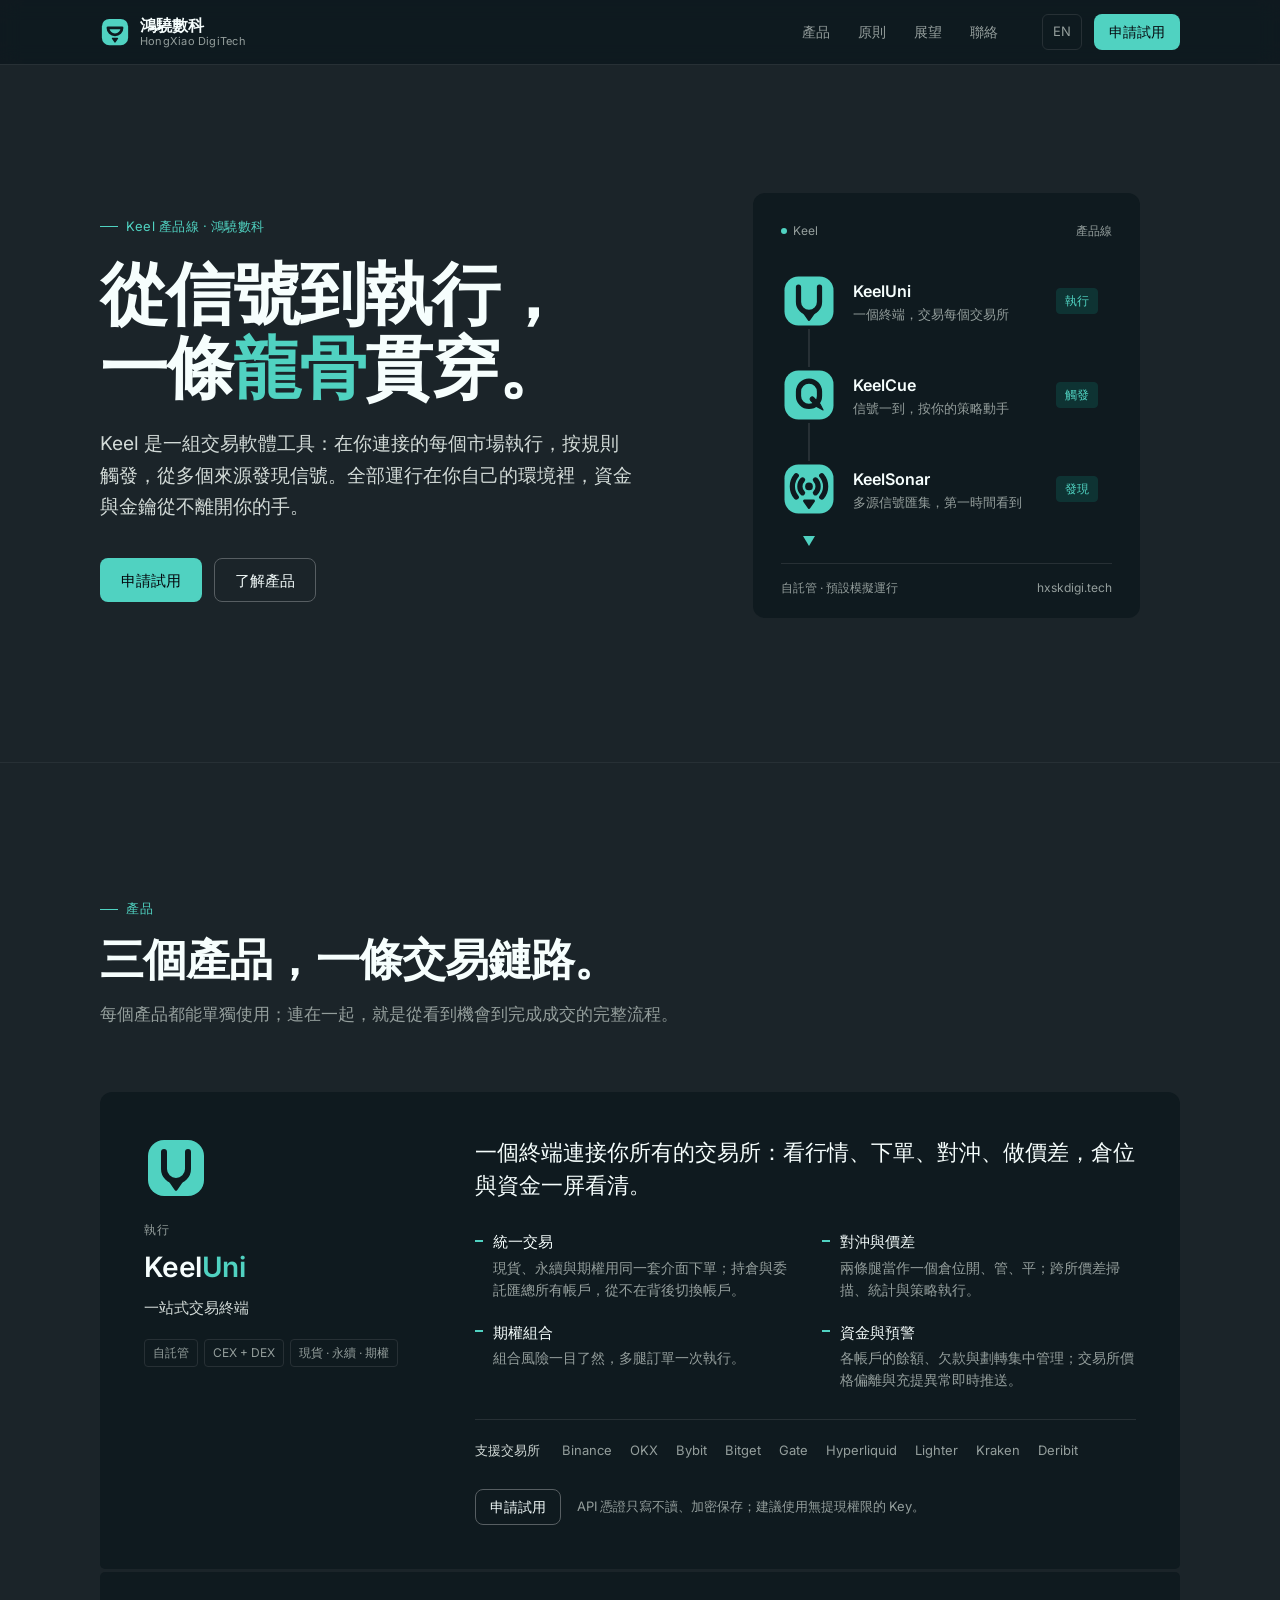
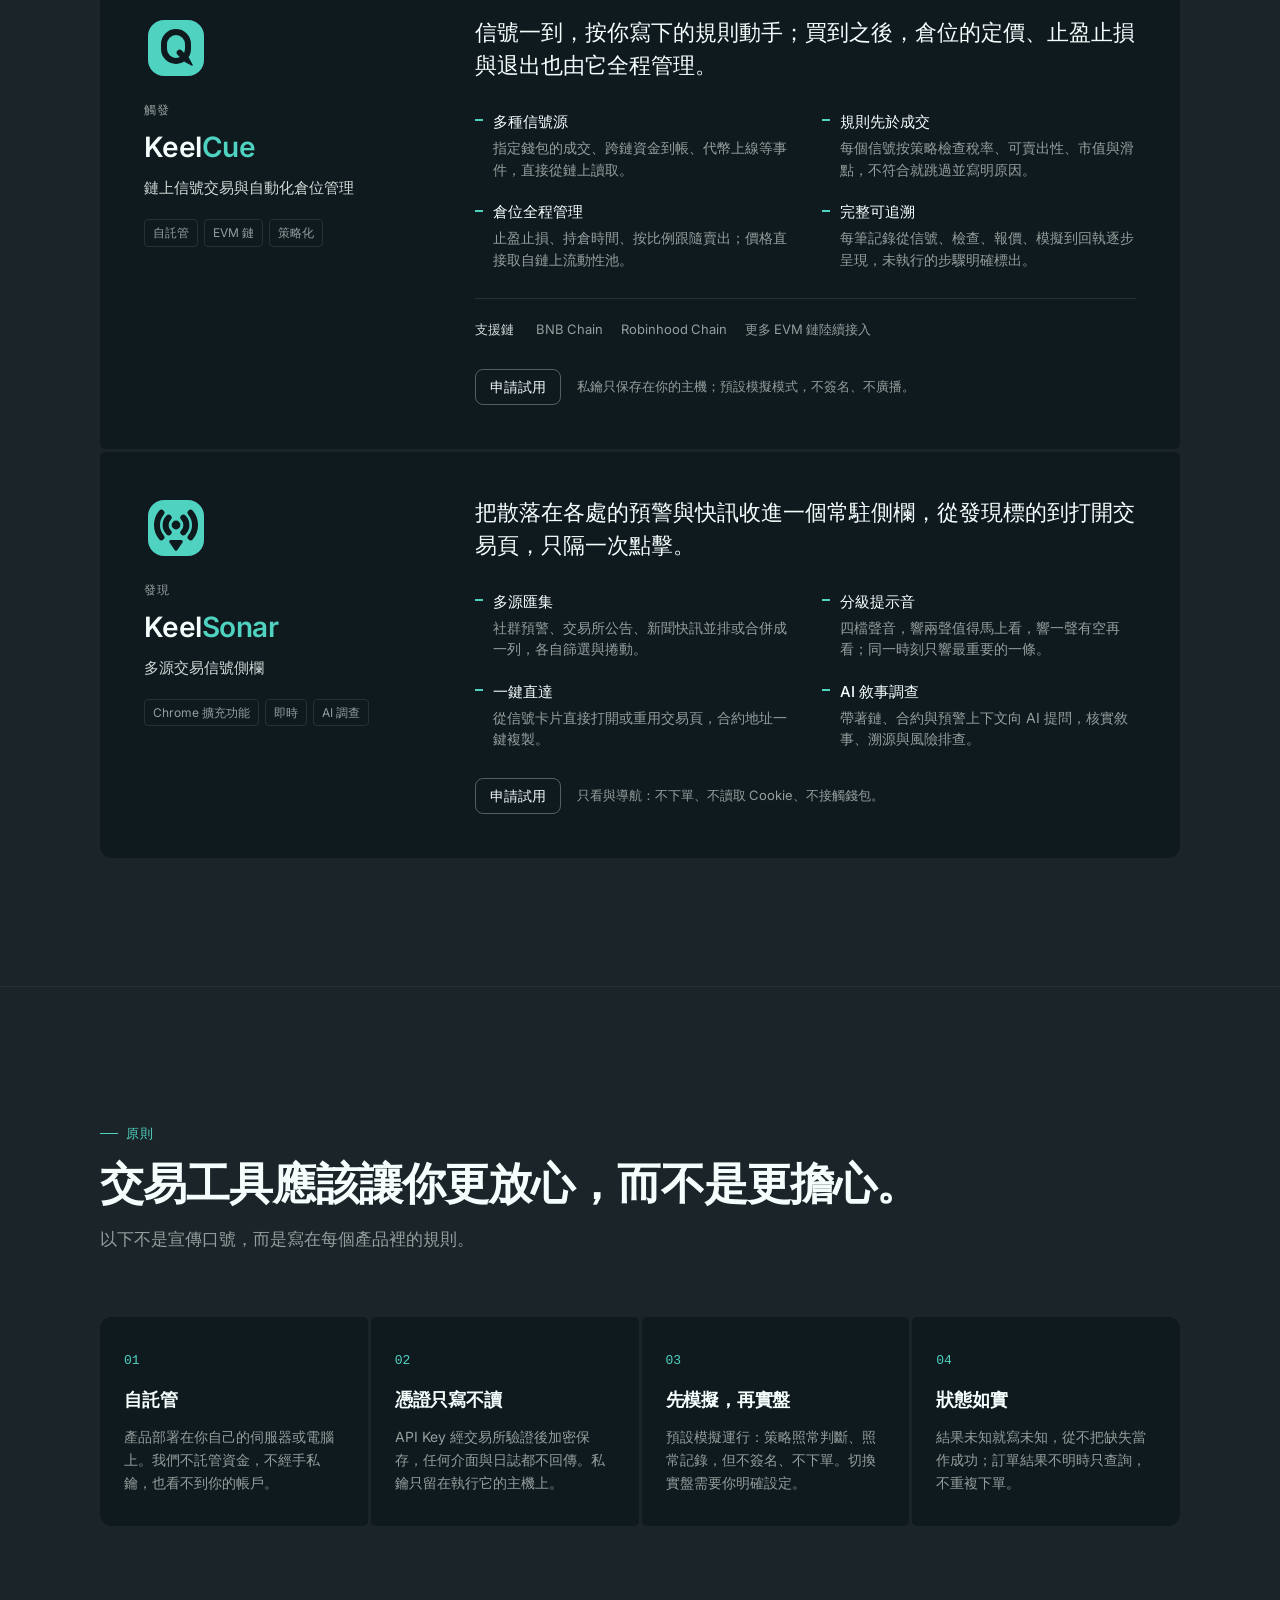
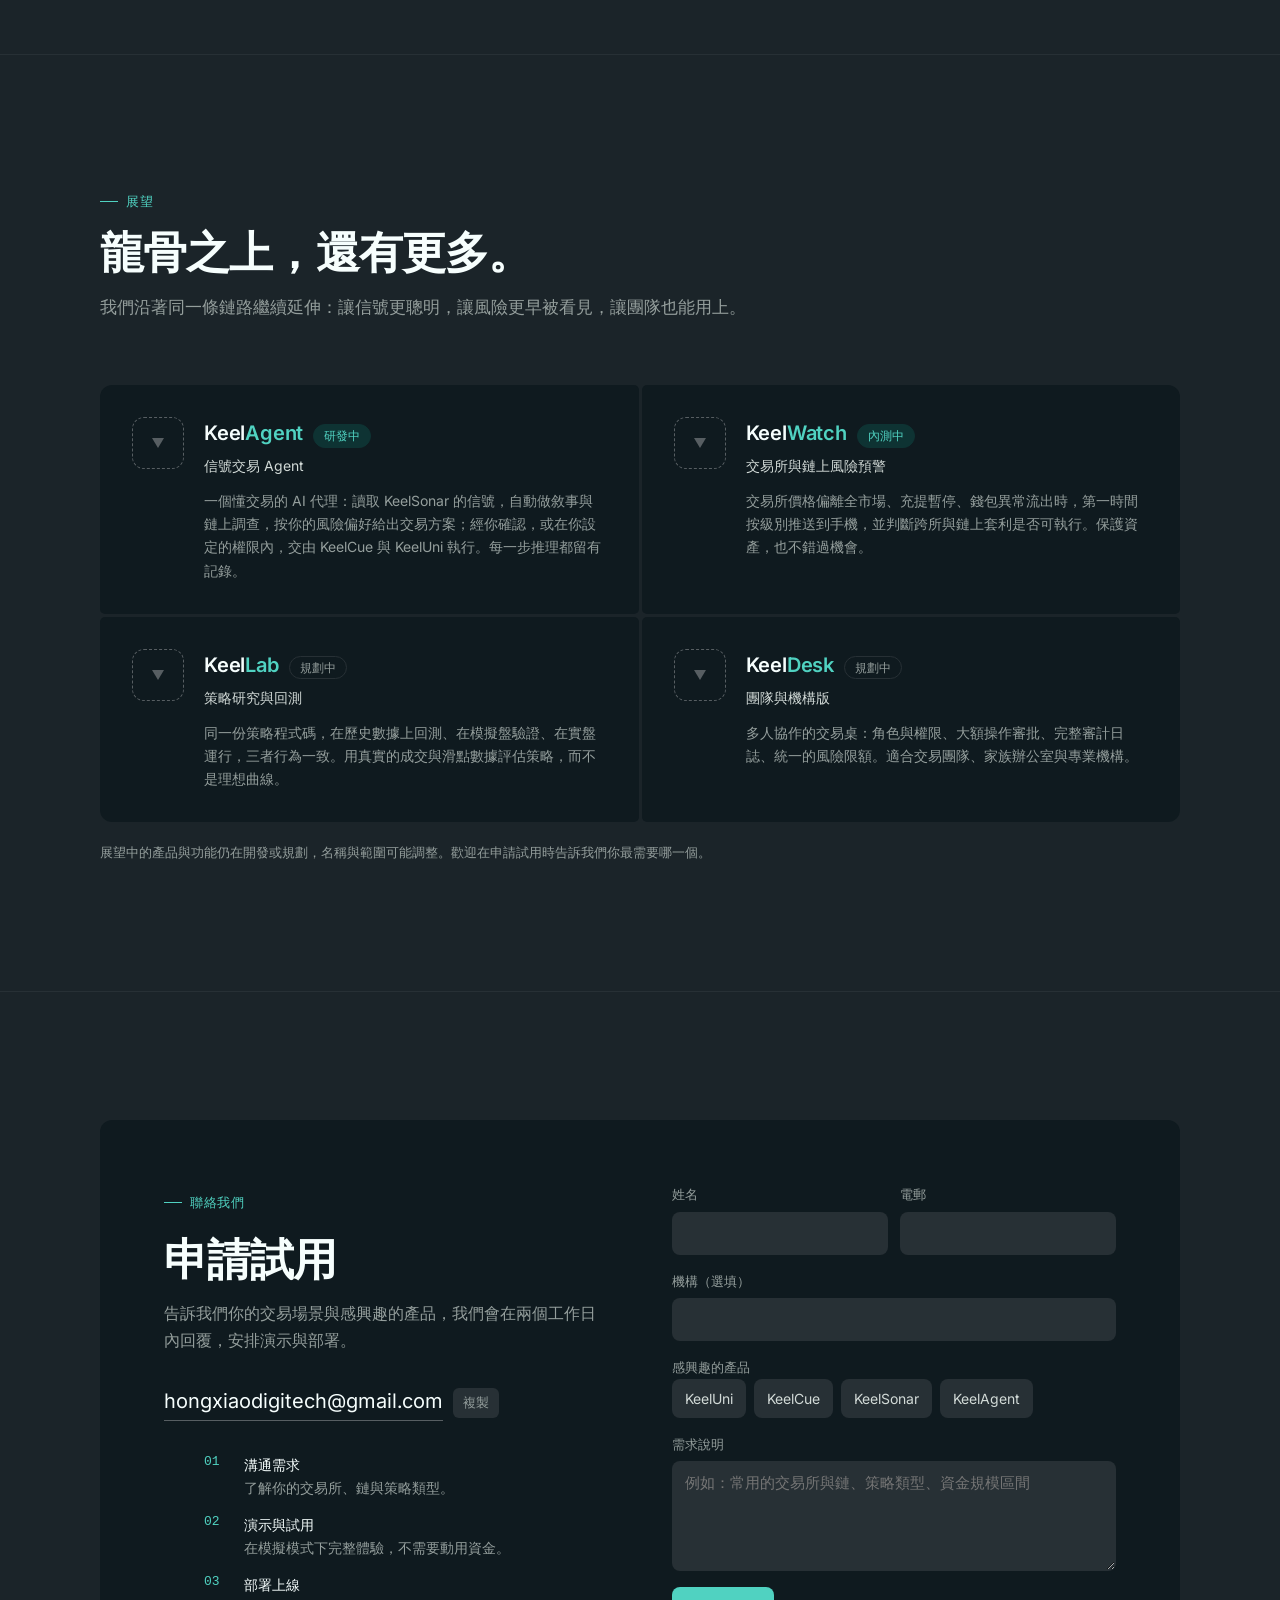
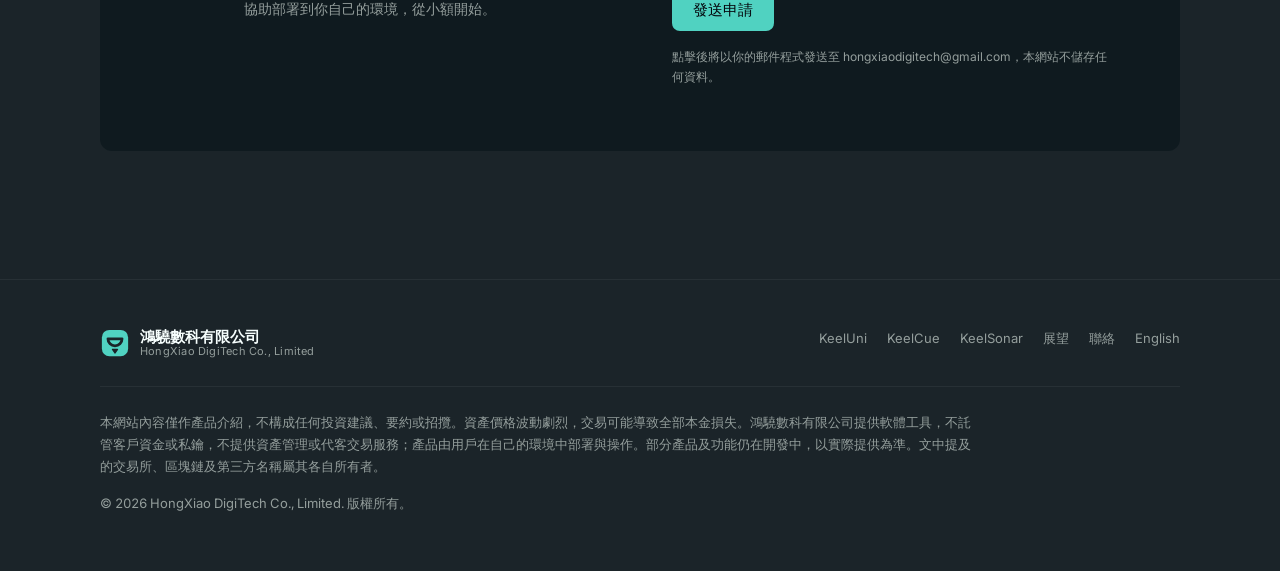
==== index.html @ d2af6da8 "hxskdigi.tech: the company site, 繁體中文 and English, for Cloudflare Pages A single-page landing for 鴻驍" ====
<!doctype html>
<html lang="zh-Hant-HK">
<head>
<meta charset="utf-8">
<meta name="viewport" content="width=device-width, initial-scale=1">
<title>鴻驍數科 · Keel｜從信號到執行的交易基礎設施</title>
<meta name="description" content="鴻驍數科有限公司（HongXiao DigiTech）打造 Keel 產品線：KeelUni 多交易所一站式交易終端、KeelCue 鏈上信號交易、KeelSonar 發現信號。自託管，資金與金鑰留在你自己的環境。">
<link rel="canonical" href="https://hxskdigi.tech/">
<link rel="alternate" hreflang="zh-Hant" href="https://hxskdigi.tech/">
<link rel="alternate" hreflang="en" href="https://hxskdigi.tech/en/">
<link rel="alternate" hreflang="x-default" href="https://hxskdigi.tech/en/">
<meta name="theme-color" content="#0f1a1f">
<meta property="og:type" content="website">
<meta property="og:site_name" content="HongXiao DigiTech · Keel">
<meta property="og:title" content="鴻驍數科 · Keel｜從信號到執行的交易基礎設施">
<meta property="og:description" content="KeelUni 執行、KeelCue 觸發、KeelSonar 發現。自託管的交易軟體工具。">
<meta property="og:url" content="https://hxskdigi.tech/">
<meta property="og:image" content="https://hxskdigi.tech/logo/keel-256.png">
<link rel="icon" href="/logo/keel.svg" type="image/svg+xml">
<link rel="apple-touch-icon" href="/logo/keel-256.png">
<link rel="preload" href="/assets/fonts/inter-latin-wght-normal.woff2" as="font" type="font/woff2" crossorigin>
<link rel="stylesheet" href="/assets/site.css">
</head>
<body>
<a class="skip" href="#main">跳至主要內容</a>

<header class="site-header">
  <div class="wrap">
    <a class="brand" href="/" aria-label="鴻驍數科 首頁">
      <img src="/logo/keel.svg" alt="" width="30" height="30">
      <span class="brand-name">鴻驍數科<small>HongXiao DigiTech</small></span>
    </a>
    <nav class="nav" aria-label="主導航">
      <a href="#products">產品</a>
      <a href="#principles">原則</a>
      <a href="#roadmap">展望</a>
      <a href="#contact">聯絡</a>
    </nav>
    <div class="header-actions">
      <a class="lang" href="/en/" hreflang="en" lang="en">EN</a>
      <a class="btn btn-primary btn-sm" href="#contact">申請試用</a>
    </div>
    <button class="menu-btn" type="button" aria-label="選單" aria-expanded="false">
      <svg width="18" height="14" viewBox="0 0 18 14" fill="none" stroke="currentColor" stroke-width="1.6"><path d="M1 1h16M1 7h16M1 13h16"/></svg>
    </button>
  </div>
</header>

<main id="main">

<section class="hero">
  <div class="wrap">
    <div>
      <p class="eyebrow">Keel 產品線 · 鴻驍數科</p>
      <h1>從信號到執行，<br>一條<em>龍骨</em>貫穿。</h1>
      <p class="lede">Keel 是一組交易軟體工具：在你連接的每個市場執行，按規則觸發，從多個來源發現信號。全部運行在你自己的環境裡，資金與金鑰從不離開你的手。</p>
      <div class="ctas">
        <a class="btn btn-primary" href="#contact">申請試用</a>
        <a class="btn btn-ghost" href="#products">了解產品</a>
      </div>
    </div>

    <figure class="flow" aria-label="Keel 產品線：KeelUni、KeelCue、KeelSonar">
      <div class="flow-head"><span class="live">Keel</span><span>產品線</span></div>
      <div class="flow-steps">
        <div class="flow-step">
          <img src="/logo/keeluni.svg" alt="" width="56" height="56">
          <div><div class="t">KeelUni</div><div class="d">一個終端，交易每個交易所</div></div>
          <span class="k">執行</span>
        </div>
        <div class="flow-step">
          <img src="/logo/keelcue.svg" alt="" width="56" height="56">
          <div><div class="t">KeelCue</div><div class="d">信號一到，按你的策略動手</div></div>
          <span class="k">觸發</span>
        </div>
        <div class="flow-step">
          <img src="/logo/keelsonar.svg" alt="" width="56" height="56">
          <div><div class="t">KeelSonar</div><div class="d">多源信號匯集，第一時間看到</div></div>
          <span class="k">發現</span>
        </div>
      </div>
      <div class="flow-keel" aria-hidden="true"><svg viewBox="0 0 14 12"><path d="M1 1h12L7 11z" fill="#50d2c1"/></svg></div>
      <figcaption class="flow-foot"><span>自託管 · 預設模擬運行</span><span>hxskdigi.tech</span></figcaption>
    </figure>
  </div>
</section>

<section class="block" id="products">
  <div class="wrap">
    <div class="section-head">
      <p class="eyebrow">產品</p>
      <h2>三個產品，一條交易鏈路。</h2>
      <p>每個產品都能單獨使用；連在一起，就是從看到機會到完成成交的完整流程。</p>
    </div>

    <div class="products">
      <article class="product" id="keeluni">
        <div class="product-id">
          <img src="/logo/keeluni.svg" alt="KeelUni 標誌" width="64" height="64">
          <p class="stage">執行</p>
          <h3>Keel<span>Uni</span></h3>
          <p class="kind">一站式交易終端</p>
          <div class="tags"><span class="tag">自託管</span><span class="tag">CEX + DEX</span><span class="tag">現貨 · 永續 · 期權</span></div>
        </div>
        <div class="product-body">
          <p class="pitch">一個終端連接你所有的交易所：看行情、下單、對沖、做價差，倉位與資金一屏看清。</p>
          <ul class="features">
            <li><b>統一交易</b><span>現貨、永續與期權用同一套介面下單；持倉與委託匯總所有帳戶，從不在背後切換帳戶。</span></li>
            <li><b>對沖與價差</b><span>兩條腿當作一個倉位開、管、平；跨所價差掃描、統計與策略執行。</span></li>
            <li><b>期權組合</b><span>組合風險一目了然，多腿訂單一次執行。</span></li>
            <li><b>資金與預警</b><span>各帳戶的餘額、欠款與劃轉集中管理；交易所價格偏離與充提異常即時推送。</span></li>
          </ul>
          <div class="venues"><strong>支援交易所</strong><span>Binance</span><span>OKX</span><span>Bybit</span><span>Bitget</span><span>Gate</span><span>Hyperliquid</span><span>Lighter</span><span>Kraken</span><span>Deribit</span></div>
          <div class="product-cta">
            <a class="btn btn-ghost btn-sm" href="#contact" data-product="KeelUni">申請試用</a>
            <span class="note">API 憑證只寫不讀、加密保存；建議使用無提現權限的 Key。</span>
          </div>
        </div>
      </article>

      <article class="product" id="keelcue">
        <div class="product-id">
          <img src="/logo/keelcue.svg" alt="KeelCue 標誌" width="64" height="64">
          <p class="stage">觸發</p>
          <h3>Keel<span>Cue</span></h3>
          <p class="kind">鏈上信號交易與自動化倉位管理</p>
          <div class="tags"><span class="tag">自託管</span><span class="tag">EVM 鏈</span><span class="tag">策略化</span></div>
        </div>
        <div class="product-body">
          <p class="pitch">信號一到，按你寫下的規則動手；買到之後，倉位的定價、止盈止損與退出也由它全程管理。</p>
          <ul class="features">
            <li><b>多種信號源</b><span>指定錢包的成交、跨鏈資金到帳、代幣上線等事件，直接從鏈上讀取。</span></li>
            <li><b>規則先於成交</b><span>每個信號按策略檢查稅率、可賣出性、市值與滑點，不符合就跳過並寫明原因。</span></li>
            <li><b>倉位全程管理</b><span>止盈止損、持倉時間、按比例跟隨賣出；價格直接取自鏈上流動性池。</span></li>
            <li><b>完整可追溯</b><span>每筆記錄從信號、檢查、報價、模擬到回執逐步呈現，未執行的步驟明確標出。</span></li>
          </ul>
          <div class="venues"><strong>支援鏈</strong><span>BNB Chain</span><span>Robinhood Chain</span><span>更多 EVM 鏈陸續接入</span></div>
          <div class="product-cta">
            <a class="btn btn-ghost btn-sm" href="#contact" data-product="KeelCue">申請試用</a>
            <span class="note">私鑰只保存在你的主機；預設模擬模式，不簽名、不廣播。</span>
          </div>
        </div>
      </article>

      <article class="product" id="keelsonar">
        <div class="product-id">
          <img src="/logo/keelsonar.svg" alt="KeelSonar 標誌" width="64" height="64">
          <p class="stage">發現</p>
          <h3>Keel<span>Sonar</span></h3>
          <p class="kind">多源交易信號側欄</p>
          <div class="tags"><span class="tag">Chrome 擴充功能</span><span class="tag">即時</span><span class="tag">AI 調查</span></div>
        </div>
        <div class="product-body">
          <p class="pitch">把散落在各處的預警與快訊收進一個常駐側欄，從發現標的到打開交易頁，只隔一次點擊。</p>
          <ul class="features">
            <li><b>多源匯集</b><span>社群預警、交易所公告、新聞快訊並排或合併成一列，各自篩選與捲動。</span></li>
            <li><b>分級提示音</b><span>四檔聲音，響兩聲值得馬上看，響一聲有空再看；同一時刻只響最重要的一條。</span></li>
            <li><b>一鍵直達</b><span>從信號卡片直接打開或重用交易頁，合約地址一鍵複製。</span></li>
            <li><b>AI 敘事調查</b><span>帶著鏈、合約與預警上下文向 AI 提問，核實敘事、溯源與風險排查。</span></li>
          </ul>
          <div class="product-cta">
            <a class="btn btn-ghost btn-sm" href="#contact" data-product="KeelSonar">申請試用</a>
            <span class="note">只看與導航：不下單、不讀取 Cookie、不接觸錢包。</span>
          </div>
        </div>
      </article>
    </div>
  </div>
</section>

<section class="block" id="principles">
  <div class="wrap">
    <div class="section-head">
      <p class="eyebrow">原則</p>
      <h2>交易工具應該讓你更放心，而不是更擔心。</h2>
      <p>以下不是宣傳口號，而是寫在每個產品裡的規則。</p>
    </div>
    <div class="principles">
      <div class="principle">
        <span class="n">01</span>
        <h3>自託管</h3>
        <p>產品部署在你自己的伺服器或電腦上。我們不託管資金，不經手私鑰，也看不到你的帳戶。</p>
      </div>
      <div class="principle">
        <span class="n">02</span>
        <h3>憑證只寫不讀</h3>
        <p>API Key 經交易所驗證後加密保存，任何介面與日誌都不回傳。私鑰只留在執行它的主機上。</p>
      </div>
      <div class="principle">
        <span class="n">03</span>
        <h3>先模擬，再實盤</h3>
        <p>預設模擬運行：策略照常判斷、照常記錄，但不簽名、不下單。切換實盤需要你明確設定。</p>
      </div>
      <div class="principle">
        <span class="n">04</span>
        <h3>狀態如實</h3>
        <p>結果未知就寫未知，從不把缺失當作成功；訂單結果不明時只查詢，不重複下單。</p>
      </div>
    </div>
  </div>
</section>

<section class="block" id="roadmap">
  <div class="wrap">
    <div class="section-head">
      <p class="eyebrow">展望</p>
      <h2>龍骨之上，還有更多。</h2>
      <p>我們沿著同一條鏈路繼續延伸：讓信號更聰明，讓風險更早被看見，讓團隊也能用上。</p>
    </div>
    <div class="roadmap">
      <article class="future">
        <div class="ghost" aria-hidden="true"><svg viewBox="0 0 14 12"><path d="M1 1h12L7 11z" fill="#575e62"/></svg></div>
        <div>
          <div class="row"><h3>Keel<span>Agent</span></h3><span class="status on">研發中</span></div>
          <p class="kind">信號交易 Agent</p>
          <p>一個懂交易的 AI 代理：讀取 KeelSonar 的信號，自動做敘事與鏈上調查，按你的風險偏好給出交易方案；經你確認，或在你設定的權限內，交由 KeelCue 與 KeelUni 執行。每一步推理都留有記錄。</p>
        </div>
      </article>
      <article class="future">
        <div class="ghost" aria-hidden="true"><svg viewBox="0 0 14 12"><path d="M1 1h12L7 11z" fill="#575e62"/></svg></div>
        <div>
          <div class="row"><h3>Keel<span>Watch</span></h3><span class="status on">內測中</span></div>
          <p class="kind">交易所與鏈上風險預警</p>
          <p>交易所價格偏離全市場、充提暫停、錢包異常流出時，第一時間按級別推送到手機，並判斷跨所與鏈上套利是否可執行。保護資產，也不錯過機會。</p>
        </div>
      </article>
      <article class="future">
        <div class="ghost" aria-hidden="true"><svg viewBox="0 0 14 12"><path d="M1 1h12L7 11z" fill="#575e62"/></svg></div>
        <div>
          <div class="row"><h3>Keel<span>Lab</span></h3><span class="status">規劃中</span></div>
          <p class="kind">策略研究與回測</p>
          <p>同一份策略程式碼，在歷史數據上回測、在模擬盤驗證、在實盤運行，三者行為一致。用真實的成交與滑點數據評估策略，而不是理想曲線。</p>
        </div>
      </article>
      <article class="future">
        <div class="ghost" aria-hidden="true"><svg viewBox="0 0 14 12"><path d="M1 1h12L7 11z" fill="#575e62"/></svg></div>
        <div>
          <div class="row"><h3>Keel<span>Desk</span></h3><span class="status">規劃中</span></div>
          <p class="kind">團隊與機構版</p>
          <p>多人協作的交易桌：角色與權限、大額操作審批、完整審計日誌、統一的風險限額。適合交易團隊、家族辦公室與專業機構。</p>
        </div>
      </article>
    </div>
    <p class="roadmap-note">展望中的產品與功能仍在開發或規劃，名稱與範圍可能調整。歡迎在申請試用時告訴我們你最需要哪一個。</p>
  </div>
</section>

<section class="block" id="contact">
  <div class="wrap">
    <div class="contact">
      <div>
        <p class="eyebrow">聯絡我們</p>
        <h2>申請試用</h2>
        <p class="intro">告訴我們你的交易場景與感興趣的產品，我們會在兩個工作日內回覆，安排演示與部署。</p>
        <div class="mailbox">
          <a class="addr" href="mailto:hongxiaodigitech@gmail.com">hongxiaodigitech@gmail.com</a>
          <button class="copy" type="button" data-copy>複製</button>
        </div>
        <ol class="steps">
          <li><span class="i">01</span><div><b>溝通需求</b>了解你的交易所、鏈與策略類型。</div></li>
          <li><span class="i">02</span><div><b>演示與試用</b>在模擬模式下完整體驗，不需要動用資金。</div></li>
          <li><span class="i">03</span><div><b>部署上線</b>協助部署到你自己的環境，從小額開始。</div></li>
        </ol>
      </div>

      <form class="form" novalidate>
        <div class="field-row">
          <div class="field"><label for="f-name">姓名</label><input id="f-name" name="name" autocomplete="name"></div>
          <div class="field"><label for="f-email">電郵</label><input id="f-email" name="email" type="email" autocomplete="email"></div>
        </div>
        <div class="field"><label for="f-org">機構（選填）</label><input id="f-org" name="org" autocomplete="organization"></div>
        <fieldset class="field">
          <legend>感興趣的產品</legend>
          <div class="chips">
            <label class="chip"><input type="checkbox" name="product" value="KeelUni"><span>KeelUni</span></label>
            <label class="chip"><input type="checkbox" name="product" value="KeelCue"><span>KeelCue</span></label>
            <label class="chip"><input type="checkbox" name="product" value="KeelSonar"><span>KeelSonar</span></label>
            <label class="chip"><input type="checkbox" name="product" value="KeelAgent"><span>KeelAgent</span></label>
          </div>
        </fieldset>
        <div class="field"><label for="f-msg">需求說明</label><textarea id="f-msg" name="message" placeholder="例如：常用的交易所與鏈、策略類型、資金規模區間"></textarea></div>
        <div><button class="btn btn-primary" type="submit">發送申請</button></div>
        <p class="hint">點擊後將以你的郵件程式發送至 hongxiaodigitech@gmail.com，本網站不儲存任何資料。</p>
      </form>
    </div>
  </div>
</section>

</main>

<footer class="site-footer">
  <div class="wrap">
    <div class="top">
      <a class="brand" href="/">
        <img src="/logo/keel.svg" alt="" width="30" height="30">
        <span class="brand-name">鴻驍數科有限公司<small>HongXiao DigiTech Co., Limited</small></span>
      </a>
      <nav aria-label="頁尾導航">
        <a href="#keeluni">KeelUni</a>
        <a href="#keelcue">KeelCue</a>
        <a href="#keelsonar">KeelSonar</a>
        <a href="#roadmap">展望</a>
        <a href="mailto:hongxiaodigitech@gmail.com">聯絡</a>
        <a href="/en/" hreflang="en" lang="en">English</a>
      </nav>
    </div>
    <p class="disclaimer">本網站內容僅作產品介紹，不構成任何投資建議、要約或招攬。資產價格波動劇烈，交易可能導致全部本金損失。鴻驍數科有限公司提供軟體工具，不託管客戶資金或私鑰，不提供資產管理或代客交易服務；產品由用戶在自己的環境中部署與操作。部分產品及功能仍在開發中，以實際提供為準。文中提及的交易所、區塊鏈及第三方名稱屬其各自所有者。</p>
    <p class="copyright">© 2026 HongXiao DigiTech Co., Limited. 版權所有。</p>
  </div>
</footer>

<script src="/assets/site.js" defer></script>
</body>
</html>
---- assets/site.css ----
/* HongXiao DigiTech · Keel — brand site
   Tokens are the Keel family's (KeelUni / KeelCue DESIGN.md). Colour carries meaning:
   teal = action / the product line; everything else is grey on near-black teal.
   No gradients, shadows or illustrations. */

@font-face {
  font-family: "Inter Variable";
  font-style: normal;
  font-display: swap;
  font-weight: 100 900;
  src: url("fonts/inter-latin-wght-normal.woff2") format("woff2-variations");
  unicode-range: U+0000-00FF, U+0131, U+0152-0153, U+02BB-02BC, U+02C6, U+02DA, U+02DC, U+0304, U+0308, U+0329, U+2000-206F, U+20AC, U+2122, U+2191, U+2193, U+2212, U+2215, U+FEFF, U+FFFD;
}
@font-face {
  font-family: "Inter Variable";
  font-style: normal;
  font-display: swap;
  font-weight: 100 900;
  src: url("fonts/inter-latin-ext-wght-normal.woff2") format("woff2-variations");
  unicode-range: U+0100-02BA, U+02BD-02C5, U+02C7-02CC, U+02CE-02D7, U+02DD-02FF, U+0304, U+0308, U+0329, U+1D00-1DBF, U+1E00-1E9F, U+1EF2-1EFF, U+2020, U+20A0-20AB, U+20AD-20C0, U+2113, U+2C60-2C7F, U+A720-A7FF;
}

:root {
  --bg: #1b2429;
  --surface: #0f1a1f;
  --surface-raised: #273035;
  --border: #273035;
  --border-strong: #575e62;
  --text: #f6fefd;
  --text-secondary: #d2dad7;
  --text-muted: #949e9c;
  --accent: #50d2c1;
  --accent-hover: #97fce4;
  --accent-text: #04060c;
  --accent-soft: #0e3333;

  --font: "Inter Variable", "PingFang TC", "PingFang HK", "Noto Sans TC", "Microsoft JhengHei", system-ui, -apple-system, "Segoe UI", Roboto, sans-serif;
  --mono: ui-monospace, SFMono-Regular, Menlo, Consolas, monospace;

  --max: 1160px;
  --gutter: clamp(20px, 4vw, 40px);
  --section: clamp(72px, 10vw, 128px);
}

*, *::before, *::after { box-sizing: border-box; }
html { scroll-behavior: smooth; -webkit-text-size-adjust: 100%; }
body {
  margin: 0;
  background: var(--bg);
  color: var(--text-secondary);
  font-family: var(--font);
  font-size: 16px;
  line-height: 1.65;
  font-feature-settings: "tnum";
  -webkit-font-smoothing: antialiased;
}
img, svg { display: block; max-width: 100%; }
a { color: var(--accent); text-decoration: none; }
a:hover { color: var(--accent-hover); }
:focus-visible { outline: 2px solid var(--accent); outline-offset: 3px; border-radius: 4px; }
h1, h2, h3, h4 { color: var(--text); margin: 0; font-weight: 600; letter-spacing: -0.01em; text-wrap: balance; }
.pitch, .lede, .section-head p { text-wrap: pretty; }
p { margin: 0; }
ul { margin: 0; padding: 0; list-style: none; }

.wrap { max-width: var(--max); margin: 0 auto; padding: 0 var(--gutter); }
.skip { position: absolute; left: -9999px; }
.skip:focus { left: 16px; top: 16px; z-index: 100; background: var(--surface); padding: 8px 12px; }

/* ---------- buttons ---------- */
.btn {
  display: inline-flex; align-items: center; justify-content: center; gap: 8px;
  height: 44px; padding: 0 20px; border-radius: 8px;
  font: 500 15px/1 var(--font); cursor: pointer; border: 1px solid transparent;
  transition: background-color .15s, color .15s, border-color .15s;
  white-space: nowrap;
}
.btn-primary { background: var(--accent); color: var(--accent-text); }
.btn-primary:hover { background: var(--accent-hover); color: var(--accent-text); }
.btn-ghost { border-color: var(--border-strong); color: var(--text); background: transparent; }
.btn-ghost:hover { border-color: var(--accent); color: var(--accent); }
.btn-sm { height: 36px; padding: 0 14px; font-size: 14px; }

/* ---------- header ---------- */
.site-header {
  position: sticky; top: 0; z-index: 50;
  background: rgba(15, 26, 31, 0.92);
  backdrop-filter: saturate(140%) blur(10px);
  -webkit-backdrop-filter: saturate(140%) blur(10px);
  border-bottom: 1px solid var(--border);
}
.site-header .wrap { display: flex; align-items: center; height: 64px; gap: 32px; }
.brand { display: flex; align-items: center; gap: 10px; color: var(--text); }
.brand:hover { color: var(--text); }
.brand img { width: 30px; height: 30px; }
.brand-name { font-weight: 600; font-size: 16px; line-height: 1.15; }
.brand-name small { display: block; font-weight: 400; font-size: 11px; color: var(--text-muted); letter-spacing: .02em; }
.nav { display: flex; gap: 4px; margin-left: auto; }
.nav a { color: var(--text-muted); font-size: 14px; padding: 8px 12px; border-radius: 6px; }
.nav a:hover { color: var(--accent-hover); }
.header-actions { display: flex; align-items: center; gap: 12px; }
.lang { color: var(--text-muted); font-size: 13px; padding: 6px 10px; border: 1px solid var(--border); border-radius: 6px; }
.lang:hover { color: var(--text); border-color: var(--border-strong); }
.menu-btn { display: none; background: none; border: 1px solid var(--border); border-radius: 6px; color: var(--text); width: 40px; height: 36px; cursor: pointer; }

/* ---------- hero ---------- */
.hero { padding: clamp(64px, 9vw, 112px) 0 var(--section); border-bottom: 1px solid var(--border); }
.hero .wrap { display: grid; grid-template-columns: 1.15fr 1fr; gap: clamp(40px, 6vw, 88px); align-items: center; }
.eyebrow { display: inline-flex; align-items: center; gap: 8px; font-size: 13px; color: var(--accent); letter-spacing: .04em; margin-bottom: 20px; }
.eyebrow::before { content: ""; width: 18px; height: 1px; background: var(--accent); }
.hero h1 { font-size: clamp(40px, 6vw, 68px); line-height: 1.08; letter-spacing: -0.025em; }
.hero h1 em { font-style: normal; color: var(--accent); }
.hero .lede { margin-top: 24px; font-size: clamp(16px, 1.6vw, 19px); color: var(--text-secondary); max-width: 34em; }
.hero .ctas { display: flex; flex-wrap: wrap; gap: 12px; margin-top: 36px; }
.hero.notfound { border-bottom: 0; min-height: calc(100vh - 64px); }
.hero.notfound .wrap { display: block; }

/* the keel diagram: Sonar → Cue → Uni, a spine ending in the keel point */
.flow { position: relative; background: var(--surface); border-radius: 12px; padding: 28px 28px 20px; }
.flow-head { display: flex; justify-content: space-between; font-size: 12px; color: var(--text-muted); margin-bottom: 20px; }
.flow-head .live { display: inline-flex; align-items: center; gap: 6px; }
.flow-head .live::before { content: ""; width: 6px; height: 6px; border-radius: 50%; background: var(--accent); }
.flow-steps { position: relative; display: grid; gap: 14px; }
.flow-steps::before {
  content: ""; position: absolute; left: 27px; top: 28px; bottom: 28px; width: 2px; background: var(--border);
}
.flow-step { position: relative; display: grid; grid-template-columns: 56px 1fr auto; gap: 16px; align-items: center; padding: 12px 14px 12px 0; border-radius: 8px; }
.flow-step img { width: 56px; height: 56px; background: var(--surface); position: relative; }
.flow-step .t { color: var(--text); font-weight: 600; font-size: 16px; }
.flow-step .d { font-size: 13px; color: var(--text-muted); line-height: 1.45; }
.flow-step .k { font-size: 12px; color: var(--accent); border: 1px solid var(--accent-soft); background: var(--accent-soft); border-radius: 4px; padding: 2px 8px; white-space: nowrap; }
.flow-keel { display: flex; justify-content: flex-start; padding-left: 21px; margin-top: 6px; }
.flow-keel svg { width: 14px; height: 12px; }
.flow-foot { margin-top: 16px; padding-top: 14px; border-top: 1px solid var(--border); font-size: 12px; color: var(--text-muted); display: flex; justify-content: space-between; gap: 12px; }

/* ---------- sections ---------- */
section.block { padding: var(--section) 0; border-bottom: 1px solid var(--border); }
.section-head { max-width: 820px; margin-bottom: clamp(40px, 5vw, 64px); }
.section-head .eyebrow { margin-bottom: 14px; }
.section-head h2 { font-size: clamp(30px, 3.6vw, 44px); line-height: 1.15; letter-spacing: -0.02em; }
.section-head p:not(.eyebrow) { margin-top: 16px; font-size: 17px; color: var(--text-muted); }

/* products */
.products { display: grid; gap: 3px; background: var(--bg); }
.product {
  display: grid; grid-template-columns: 280px 1fr; gap: clamp(24px, 4vw, 56px);
  background: var(--surface); padding: clamp(28px, 4vw, 44px); border-radius: 5px;
}
.products .product:first-child { border-radius: 12px 12px 5px 5px; }
.products .product:last-child { border-radius: 5px 5px 12px 12px; }
.product-id img { width: 64px; height: 64px; margin-bottom: 20px; }
.product-id .stage { font-size: 12px; color: var(--text-muted); letter-spacing: .06em; text-transform: uppercase; }
.product-id h3 { font-size: 28px; margin-top: 4px; letter-spacing: -0.02em; }
.product-id h3 span { color: var(--accent); }
.product-id .kind { margin-top: 6px; color: var(--text-secondary); font-size: 15px; }
.product-id .tags { display: flex; flex-wrap: wrap; gap: 6px; margin-top: 18px; }
.tag { font-size: 12px; color: var(--text-muted); border: 1px solid var(--border); border-radius: 4px; padding: 3px 8px; white-space: nowrap; }
.product-body .pitch { font-size: clamp(18px, 1.8vw, 22px); color: var(--text); line-height: 1.5; max-width: 30em; }
.features { display: grid; grid-template-columns: 1fr 1fr; gap: 20px 32px; margin-top: 28px; }
.features li { padding-left: 18px; position: relative; font-size: 15px; }
.features li::before { content: ""; position: absolute; left: 0; top: .62em; width: 8px; height: 2px; background: var(--accent); }
.features b { display: block; color: var(--text); font-weight: 500; margin-bottom: 2px; }
.features span { color: var(--text-muted); font-size: 14px; line-height: 1.55; display: block; }
.venues { margin-top: 28px; padding-top: 20px; border-top: 1px solid var(--border); display: flex; flex-wrap: wrap; gap: 8px 18px; font-size: 13px; color: var(--text-muted); }
.venues strong { color: var(--text-secondary); font-weight: 500; margin-right: 4px; }
.product-cta { margin-top: 28px; display: flex; gap: 16px; align-items: center; flex-wrap: wrap; }
.product-cta .note { font-size: 13px; color: var(--text-muted); }

/* principles */
.principles { display: grid; grid-template-columns: repeat(4, 1fr); gap: 3px; }
.principle { background: var(--surface); padding: 28px 24px 32px; border-radius: 5px; }
.principle:first-child { border-radius: 12px 5px 5px 12px; }
.principle:last-child { border-radius: 5px 12px 12px 5px; }
.principle .n { font: 500 13px var(--mono); color: var(--accent); }
.principle h3 { font-size: 18px; margin: 14px 0 10px; }
.principle p { font-size: 14px; color: var(--text-muted); line-height: 1.65; }

/* roadmap */
.roadmap { display: grid; grid-template-columns: repeat(2, 1fr); gap: 3px; }
.future { background: var(--surface); padding: 32px; border-radius: 5px; display: grid; grid-template-columns: 52px 1fr; gap: 20px; }
.roadmap .future:nth-child(1) { border-top-left-radius: 12px; }
.roadmap .future:nth-child(2) { border-top-right-radius: 12px; }
.roadmap .future:nth-last-child(2) { border-bottom-left-radius: 12px; }
.roadmap .future:nth-last-child(1) { border-bottom-right-radius: 12px; }
.future .ghost { width: 52px; height: 52px; border: 1.5px dashed var(--border-strong); border-radius: 12px; display: grid; place-items: center; }
.future .ghost svg { width: 14px; height: 12px; }
.future .row { display: flex; align-items: baseline; gap: 10px; flex-wrap: wrap; }
.future h3 { font-size: 20px; }
.future h3 span { color: var(--accent); }
.future .status { font-size: 12px; color: var(--text-muted); border: 1px solid var(--border); border-radius: 999px; padding: 1px 10px; }
.future .status.on { color: var(--accent); border-color: var(--accent-soft); background: var(--accent-soft); }
.future .kind { font-size: 14px; color: var(--text-secondary); margin-top: 4px; }
.future p { font-size: 14px; color: var(--text-muted); margin-top: 12px; }
.roadmap-note { margin-top: 20px; font-size: 13px; color: var(--text-muted); }

/* contact */
.contact { background: var(--surface); border-radius: 12px; padding: clamp(32px, 5vw, 64px); display: grid; grid-template-columns: 1fr 1fr; gap: clamp(32px, 5vw, 72px); }
.contact h2 { font-size: clamp(30px, 3.6vw, 44px); line-height: 1.15; letter-spacing: -0.02em; }
.contact .intro { margin-top: 16px; color: var(--text-muted); font-size: 16px; }
.mailbox { margin-top: 32px; display: flex; align-items: center; gap: 10px; flex-wrap: wrap; }
.mailbox a.addr { font-size: clamp(17px, 1.8vw, 20px); color: var(--text); border-bottom: 1px solid var(--border-strong); padding-bottom: 2px; word-break: break-all; }
.mailbox a.addr:hover { color: var(--accent); border-color: var(--accent); }
.copy { background: var(--surface-raised); border: 0; color: var(--text-muted); font: 13px var(--font); border-radius: 6px; padding: 6px 10px; cursor: pointer; }
.copy:hover { color: var(--text); }
.steps { margin-top: 32px; display: grid; gap: 14px; }
.steps li { display: grid; grid-template-columns: 28px 1fr; gap: 12px; font-size: 14px; color: var(--text-muted); }
.steps li b { color: var(--text); font-weight: 500; display: block; }
.steps .i { font: 500 13px var(--mono); color: var(--accent); padding-top: 1px; }

.form { display: grid; gap: 16px; align-content: start; }
.field { display: grid; gap: 6px; }
.field label, .field legend { font-size: 13px; color: var(--text-muted); padding: 0; }
.field input, .field textarea {
  width: 100%; background: var(--surface-raised); border: 1px solid transparent; color: var(--text);
  border-radius: 8px; padding: 11px 12px; font: 15px var(--font);
}
.field textarea { min-height: 110px; resize: vertical; }
.field input:focus, .field textarea:focus { outline: none; border-color: var(--border-strong); }
.field-row { display: grid; grid-template-columns: 1fr 1fr; gap: 12px; }
fieldset.field { border: 0; margin: 0; padding: 0; }
.chips { display: flex; flex-wrap: wrap; gap: 8px; }
.chip { position: relative; }
.chip input { position: absolute; opacity: 0; inset: 0; cursor: pointer; }
.chip span { display: inline-flex; align-items: center; gap: 6px; padding: 7px 12px; border-radius: 8px; background: var(--surface-raised); color: var(--text-secondary); font-size: 14px; border: 1px solid transparent; }
.chip input:checked + span { background: var(--accent-soft); color: var(--accent); border-color: var(--accent); }
.chip input:focus-visible + span { outline: 2px solid var(--accent); outline-offset: 2px; }
.form .hint { font-size: 12px; color: var(--text-muted); }

/* footer */
.site-footer { padding: 48px 0 56px; font-size: 13px; color: var(--text-muted); }
.site-footer .top { display: flex; justify-content: space-between; gap: 32px; flex-wrap: wrap; padding-bottom: 28px; border-bottom: 1px solid var(--border); }
.site-footer .brand-name { font-size: 15px; }
.site-footer nav { display: flex; gap: 20px; flex-wrap: wrap; }
.site-footer nav a { color: var(--text-muted); }
.site-footer nav a:hover { color: var(--text); }
.disclaimer { margin-top: 24px; max-width: 880px; line-height: 1.7; }
.copyright { margin-top: 16px; }

/* ---------- responsive ---------- */
@media (max-width: 1000px) {
  .hero .wrap { grid-template-columns: 1fr; }
  .flow { max-width: 560px; }
  .product { grid-template-columns: 1fr; }
  .principles { grid-template-columns: 1fr 1fr; }
  .principle, .principle:first-child, .principle:last-child { border-radius: 5px; }
  .contact { grid-template-columns: 1fr; }
  .nav { display: none; }
  .menu-btn { display: inline-grid; place-items: center; margin-left: auto; }
  .site-header.open .nav {
    display: flex; flex-direction: column; position: absolute; top: 64px; left: 0; right: 0;
    background: var(--surface); border-bottom: 1px solid var(--border); padding: 8px var(--gutter) 16px;
  }
  .site-header.open .nav a { padding: 12px 0; font-size: 16px; border-bottom: 1px solid var(--border); border-radius: 0; }
}
@media (max-width: 640px) {
  .features { grid-template-columns: 1fr; }
  .principles, .roadmap { grid-template-columns: 1fr; }
  .roadmap .future { border-radius: 5px !important; }
  .future { grid-template-columns: 1fr; padding: 24px; }
  .field-row { grid-template-columns: 1fr; }
  .header-actions .btn { display: none; }
  .flow-step { grid-template-columns: 48px 1fr; }
  .flow-step img { width: 48px; height: 48px; }
  .flow-step .k { display: none; }
  .flow-steps::before { left: 23px; }
  .flow-keel { padding-left: 17px; }
}
@media (prefers-reduced-motion: reduce) {
  html { scroll-behavior: auto; }
}
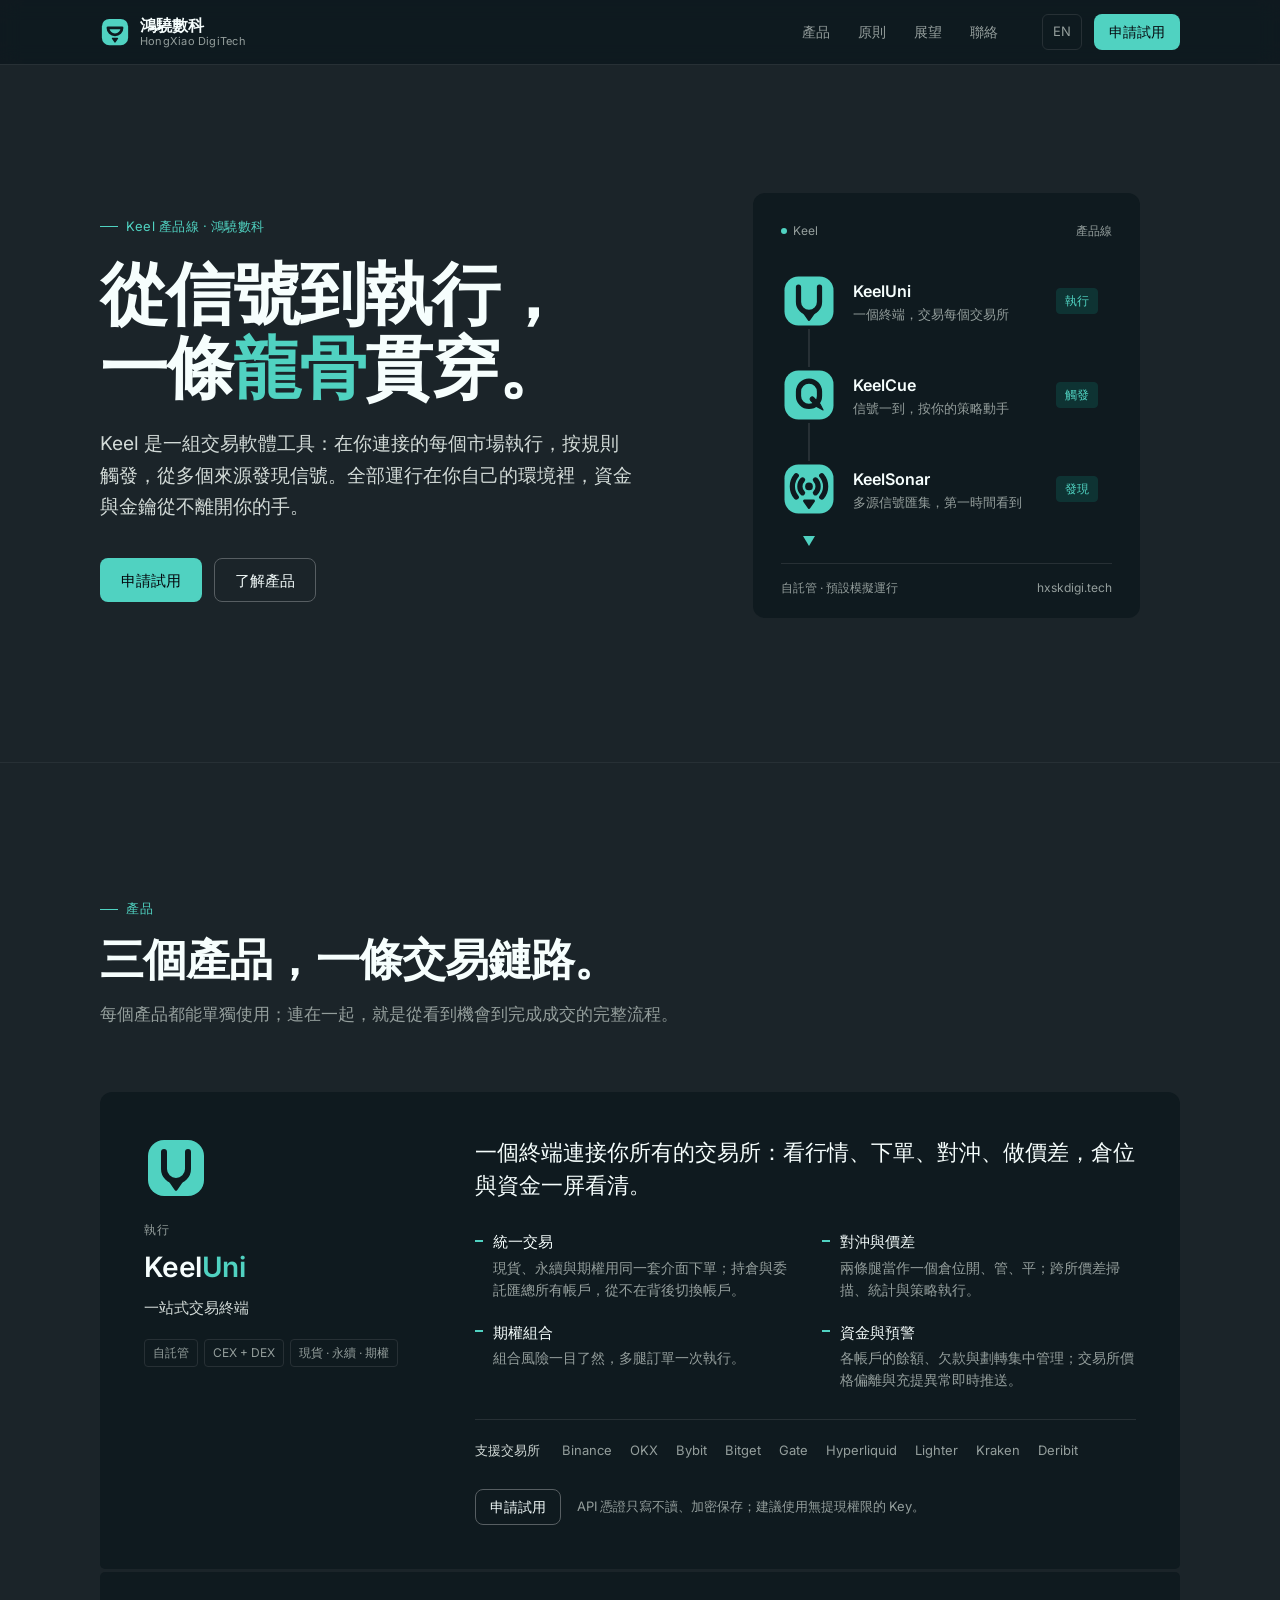
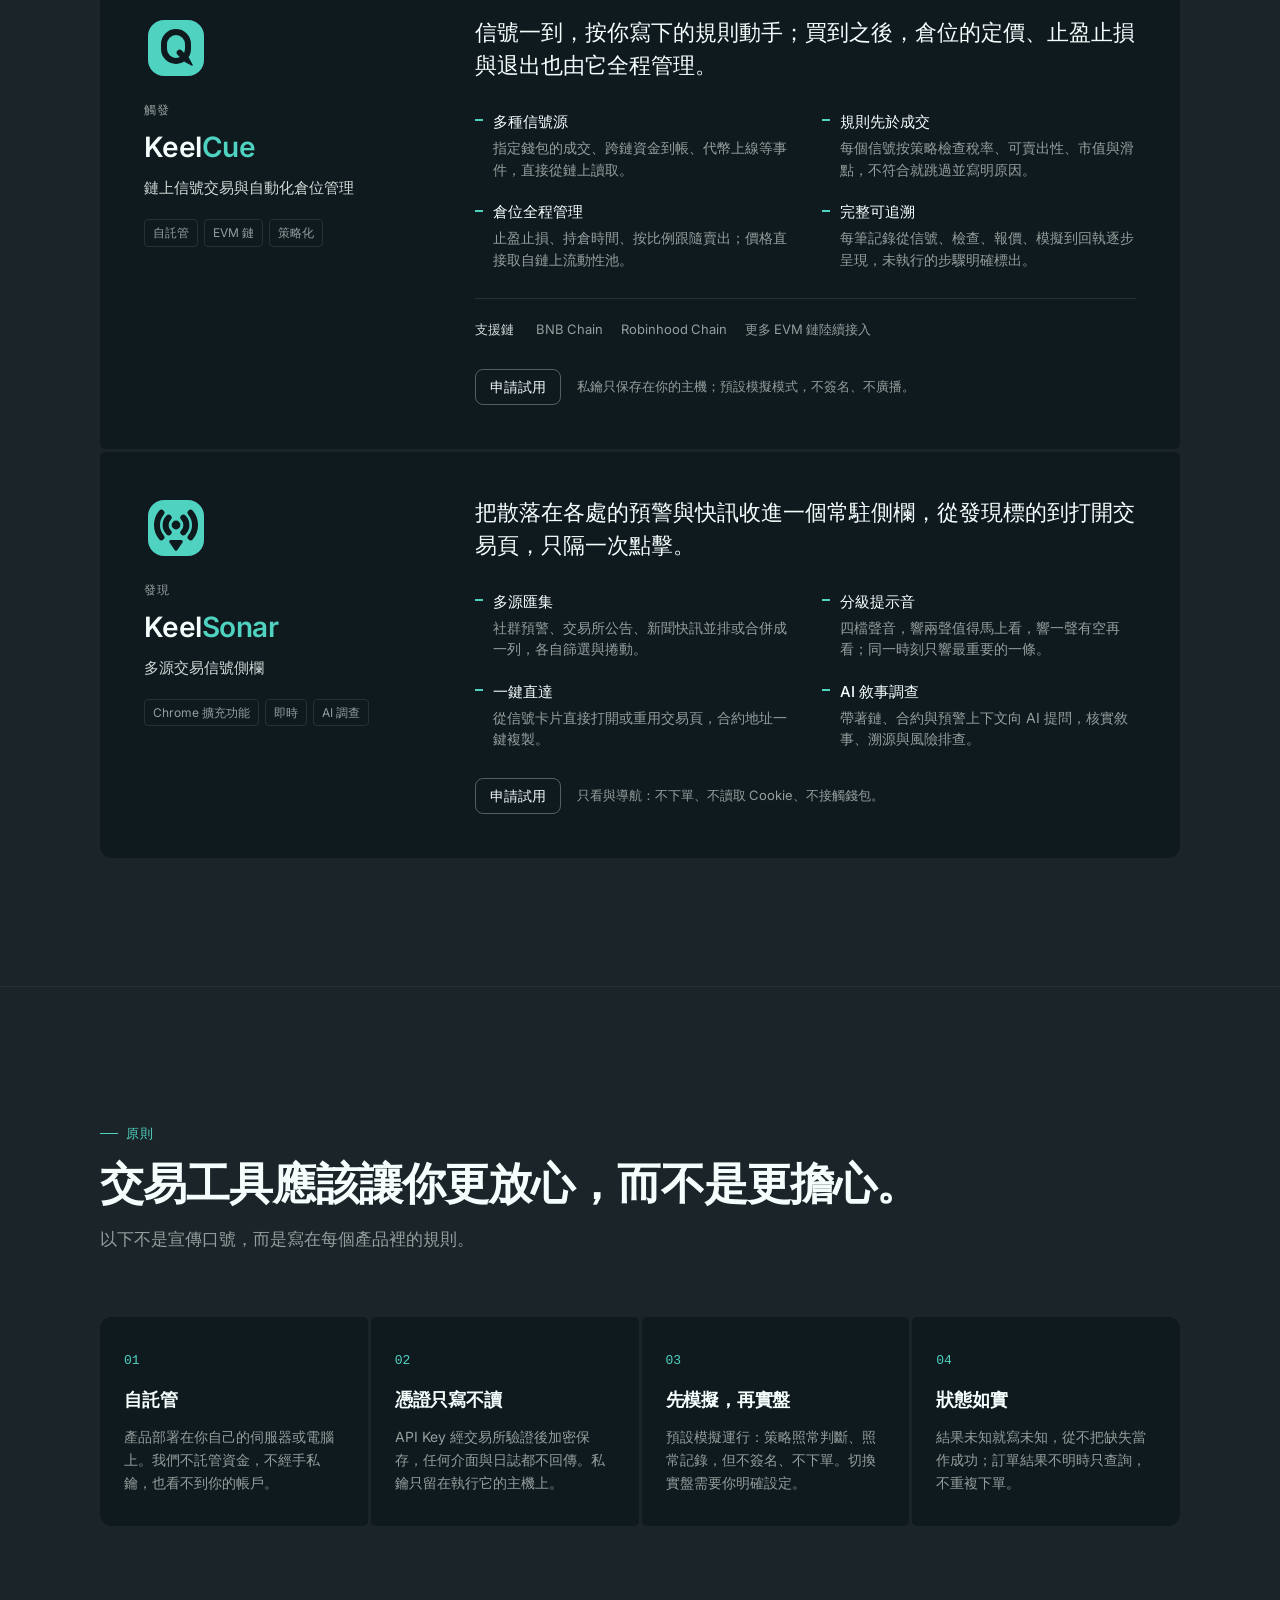
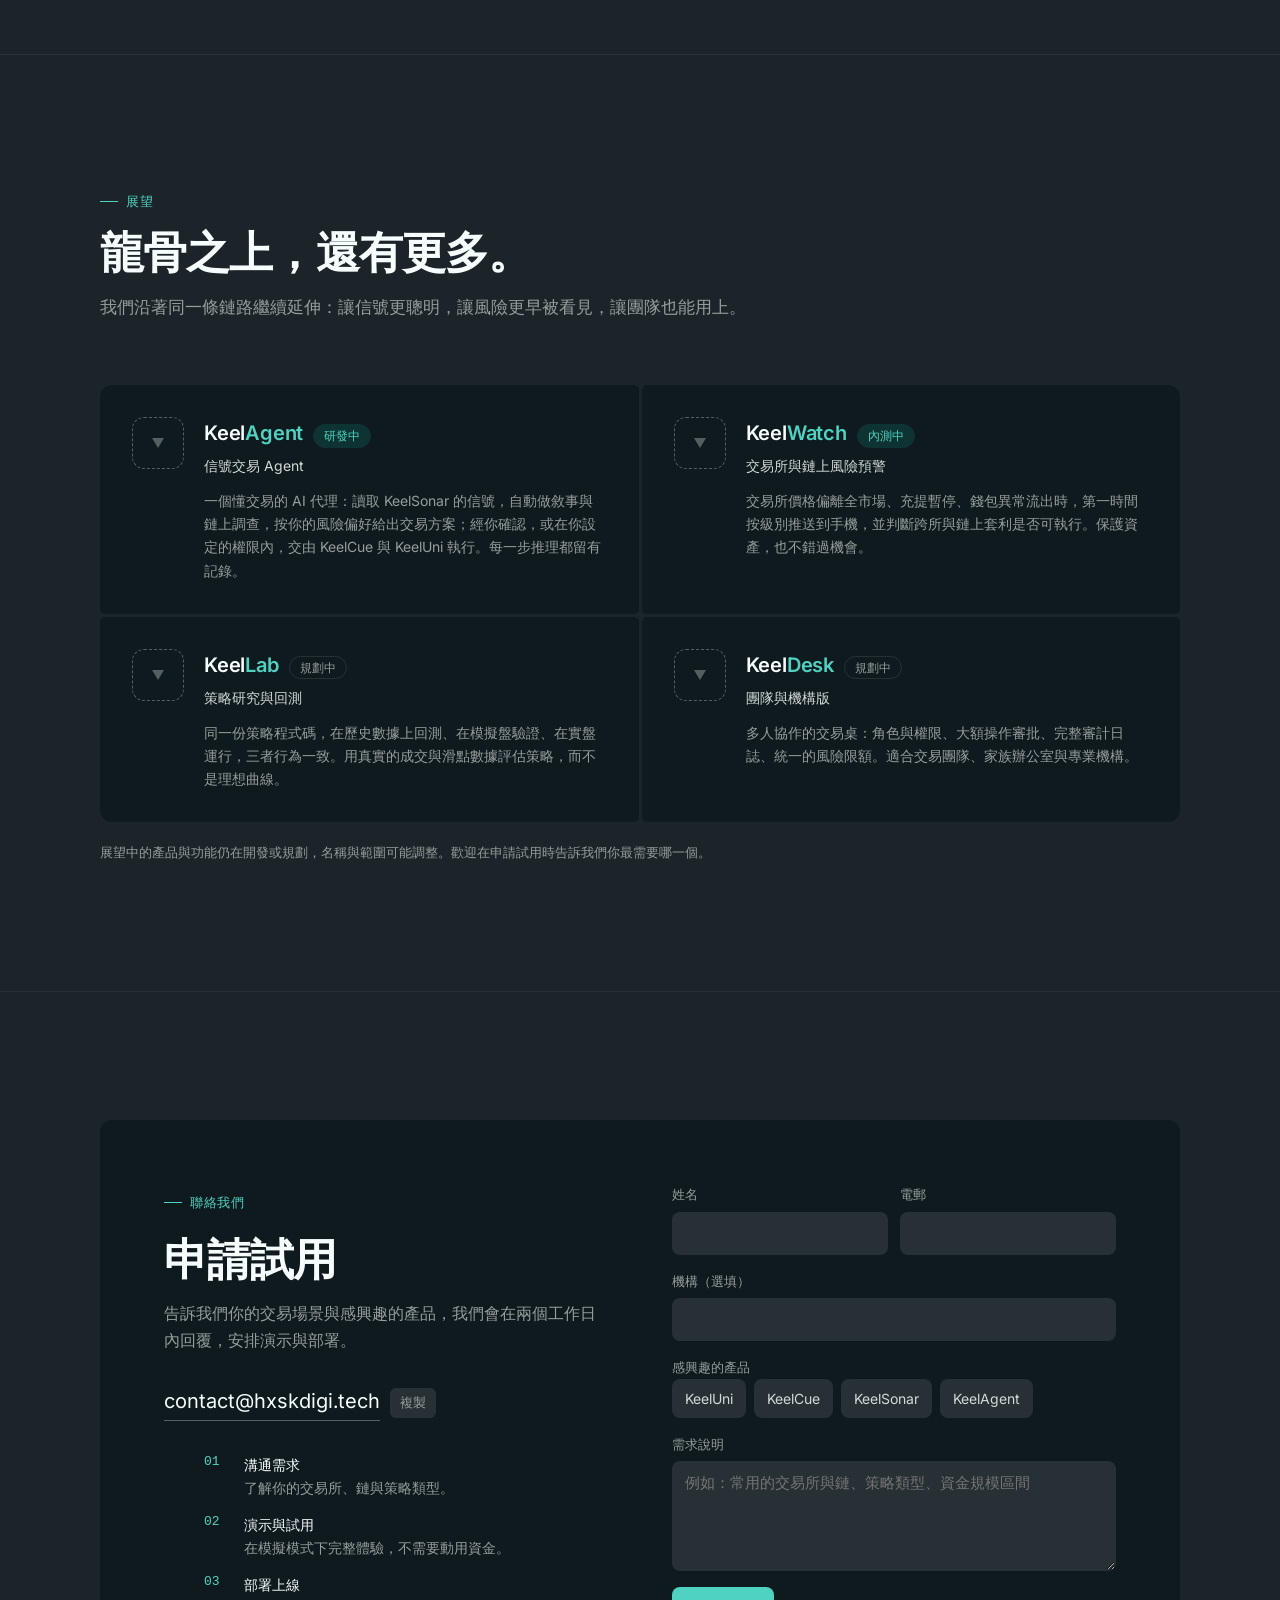
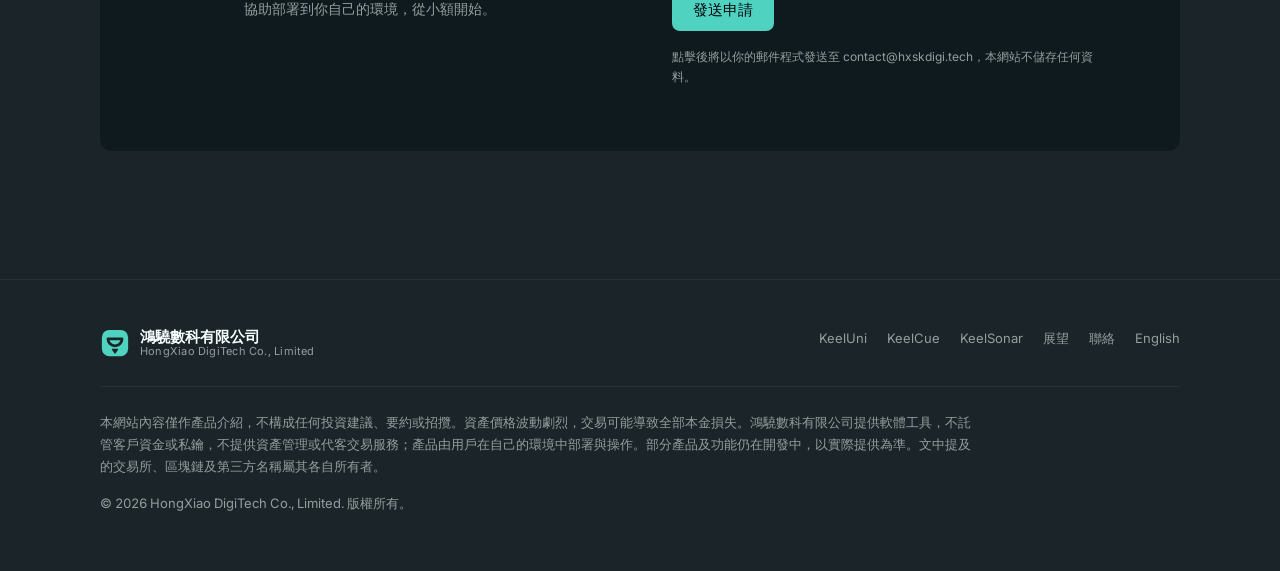
==== commit 25653067: "Contact address: contact@hxskdigi.tech (Cloudflare Email Routing) instead of the gmail address" ====
--- a/index.html
+++ b/index.html
@@ -253,7 +253,7 @@
         <h2>申請試用</h2>
         <p class="intro">告訴我們你的交易場景與感興趣的產品，我們會在兩個工作日內回覆，安排演示與部署。</p>
         <div class="mailbox">
-          <a class="addr" href="mailto:hongxiaodigitech@gmail.com">hongxiaodigitech@gmail.com</a>
+          <a class="addr" href="mailto:contact@hxskdigi.tech">contact@hxskdigi.tech</a>
           <button class="copy" type="button" data-copy>複製</button>
         </div>
         <ol class="steps">
@@ -280,7 +280,7 @@
         </fieldset>
         <div class="field"><label for="f-msg">需求說明</label><textarea id="f-msg" name="message" placeholder="例如：常用的交易所與鏈、策略類型、資金規模區間"></textarea></div>
         <div><button class="btn btn-primary" type="submit">發送申請</button></div>
-        <p class="hint">點擊後將以你的郵件程式發送至 hongxiaodigitech@gmail.com，本網站不儲存任何資料。</p>
+        <p class="hint">點擊後將以你的郵件程式發送至 contact@hxskdigi.tech，本網站不儲存任何資料。</p>
       </form>
     </div>
   </div>
@@ -300,7 +300,7 @@
         <a href="#keelcue">KeelCue</a>
         <a href="#keelsonar">KeelSonar</a>
         <a href="#roadmap">展望</a>
-        <a href="mailto:hongxiaodigitech@gmail.com">聯絡</a>
+        <a href="mailto:contact@hxskdigi.tech">聯絡</a>
         <a href="/en/" hreflang="en" lang="en">English</a>
       </nav>
     </div>
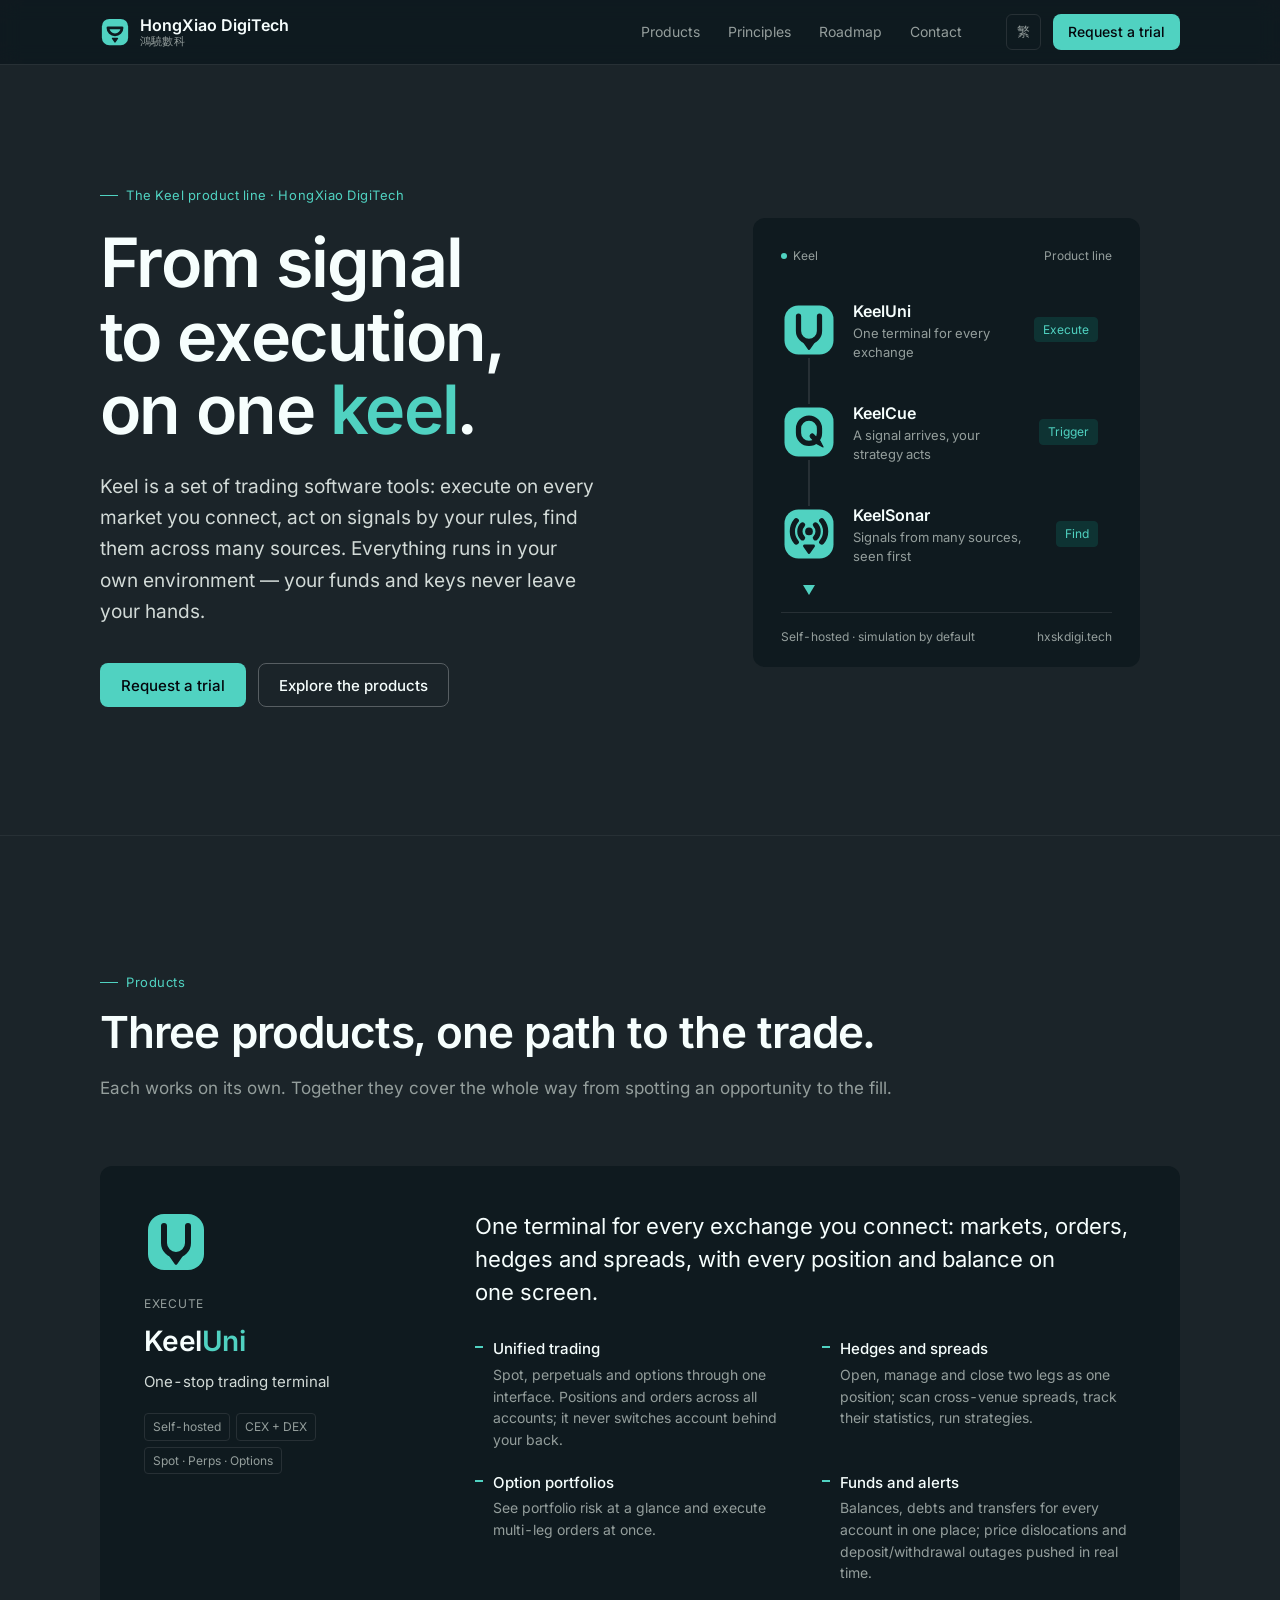
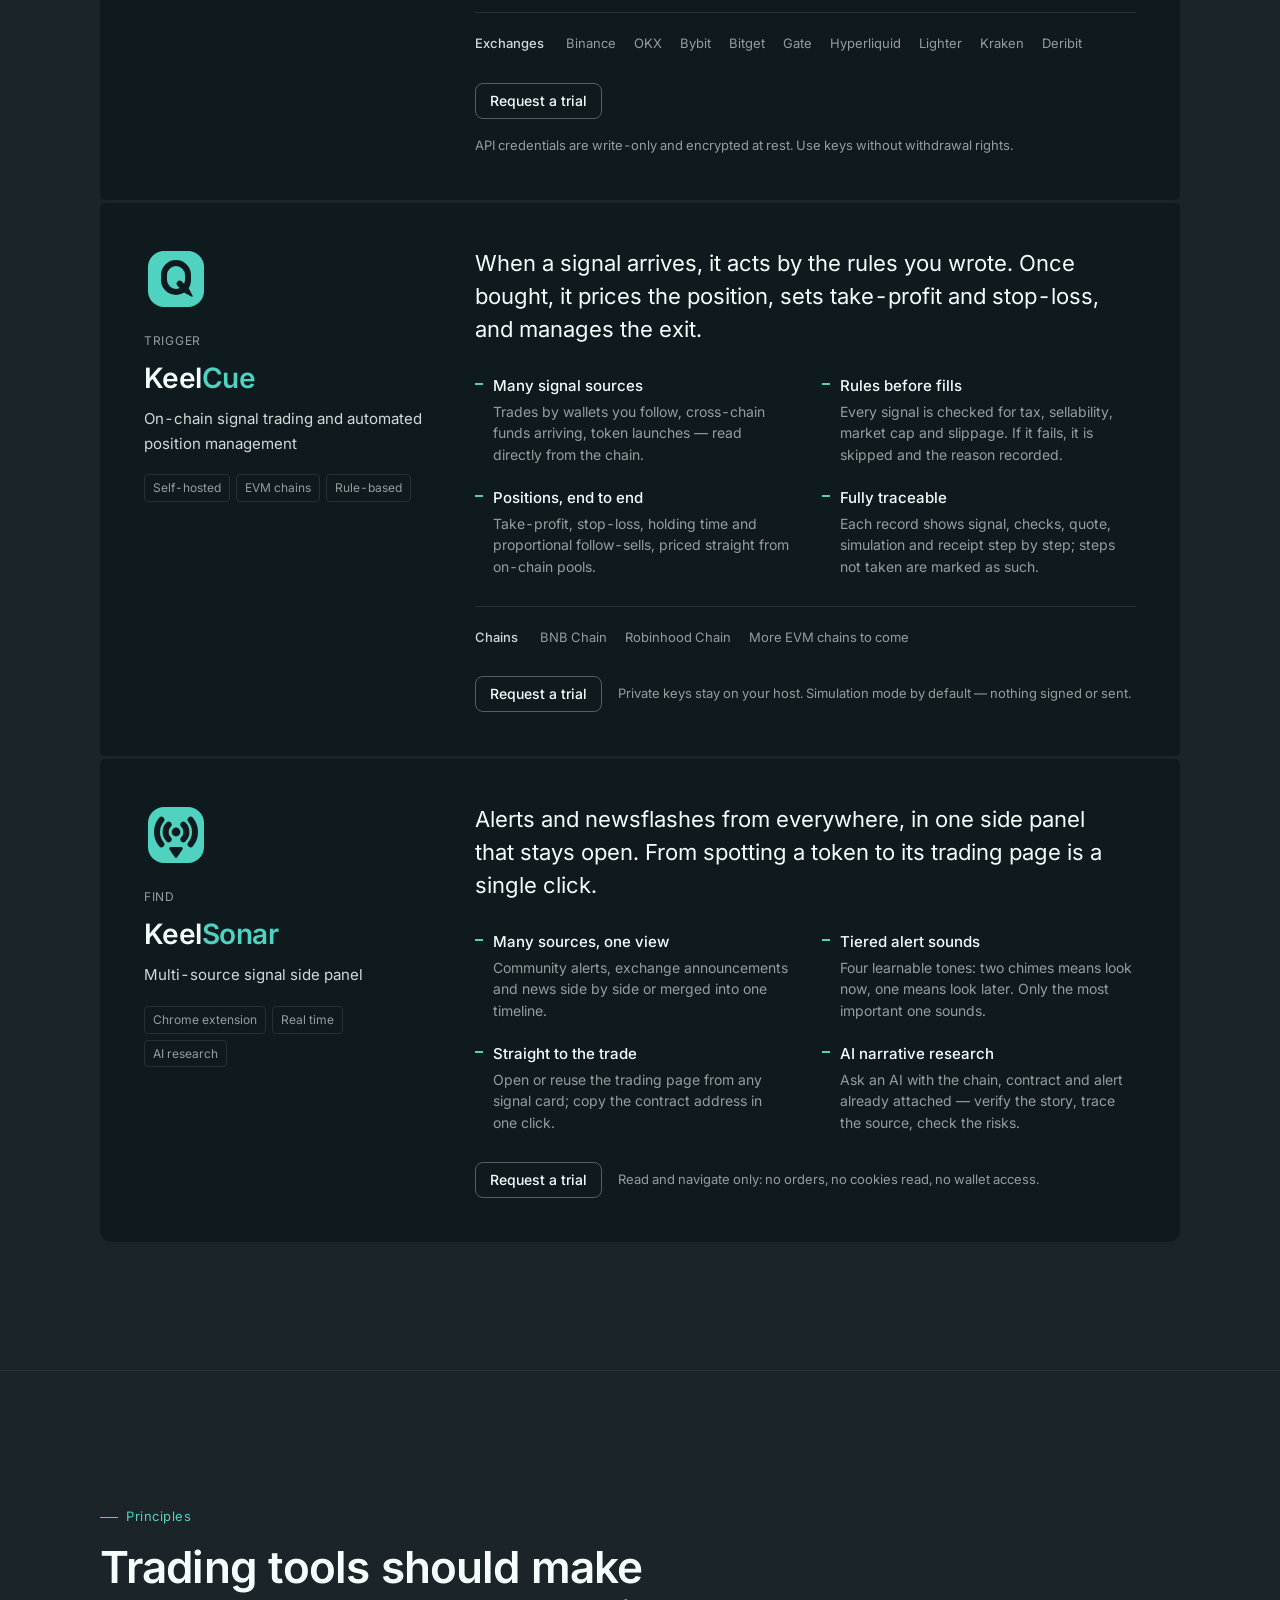
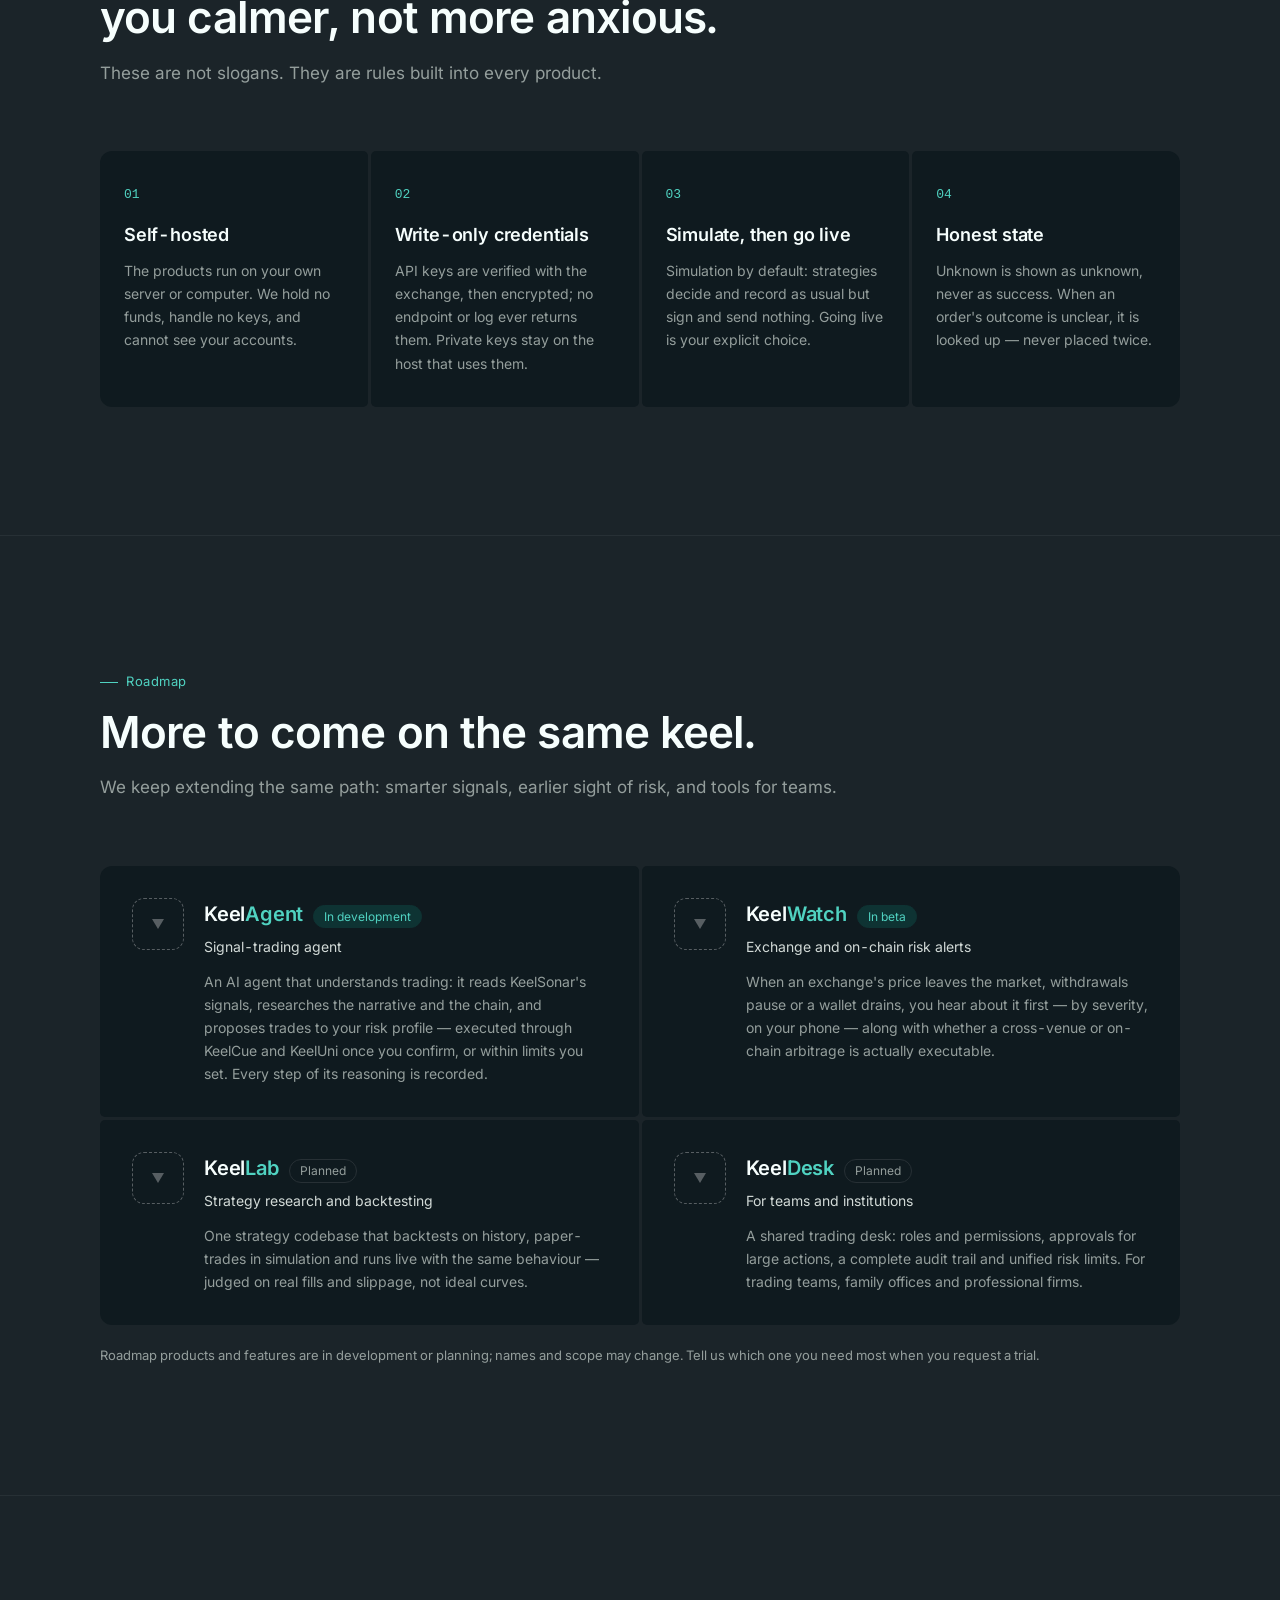
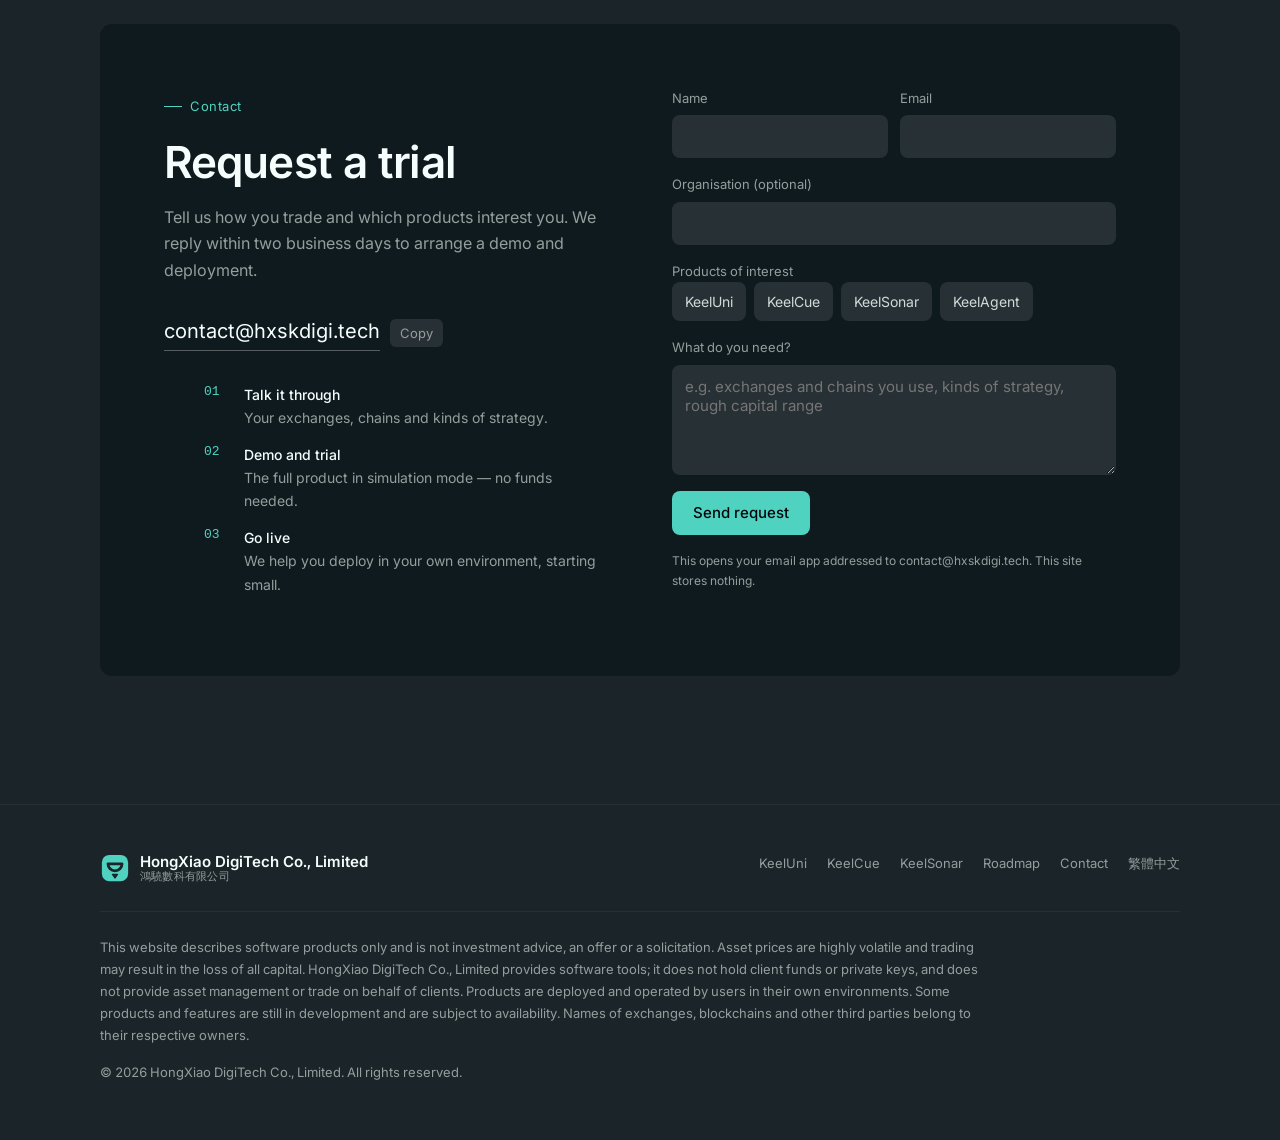
==== commit d5622e3b: "English is the default: English at /, 繁體中文 at /zh/ /en/ redirects to / (_redirects, 301). hreflang, " ====
--- a/index.html
+++ b/index.html
@@ -1,19 +1,19 @@
 <!doctype html>
-<html lang="zh-Hant-HK">
+<html lang="en">
 <head>
 <meta charset="utf-8">
 <meta name="viewport" content="width=device-width, initial-scale=1">
-<title>鴻驍數科 · Keel｜從信號到執行的交易基礎設施</title>
-<meta name="description" content="鴻驍數科有限公司（HongXiao DigiTech）打造 Keel 產品線：KeelUni 多交易所一站式交易終端、KeelCue 鏈上信號交易、KeelSonar 發現信號。自託管，資金與金鑰留在你自己的環境。">
+<title>HongXiao DigiTech · Keel — Trading infrastructure from signal to execution</title>
+<meta name="description" content="HongXiao DigiTech builds the Keel product line: KeelUni is one terminal for every exchange, KeelCue trades on-chain signals, KeelSonar finds signals. Self-hosted: your funds and keys stay in your own environment.">
 <link rel="canonical" href="https://hxskdigi.tech/">
-<link rel="alternate" hreflang="zh-Hant" href="https://hxskdigi.tech/">
-<link rel="alternate" hreflang="en" href="https://hxskdigi.tech/en/">
-<link rel="alternate" hreflang="x-default" href="https://hxskdigi.tech/en/">
+<link rel="alternate" hreflang="zh-Hant" href="https://hxskdigi.tech/zh/">
+<link rel="alternate" hreflang="en" href="https://hxskdigi.tech/">
+<link rel="alternate" hreflang="x-default" href="https://hxskdigi.tech/">
 <meta name="theme-color" content="#0f1a1f">
 <meta property="og:type" content="website">
 <meta property="og:site_name" content="HongXiao DigiTech · Keel">
-<meta property="og:title" content="鴻驍數科 · Keel｜從信號到執行的交易基礎設施">
-<meta property="og:description" content="KeelUni 執行、KeelCue 觸發、KeelSonar 發現。自託管的交易軟體工具。">
+<meta property="og:title" content="HongXiao DigiTech · Keel — From signal to execution">
+<meta property="og:description" content="KeelUni executes. KeelCue triggers. KeelSonar finds. Self-hosted trading software.">
 <meta property="og:url" content="https://hxskdigi.tech/">
 <meta property="og:image" content="https://hxskdigi.tech/logo/keel-256.png">
 <link rel="icon" href="/logo/keel.svg" type="image/svg+xml">
@@ -22,25 +22,25 @@
 <link rel="stylesheet" href="/assets/site.css">
 </head>
 <body>
-<a class="skip" href="#main">跳至主要內容</a>
+<a class="skip" href="#main">Skip to content</a>
 
 <header class="site-header">
   <div class="wrap">
-    <a class="brand" href="/" aria-label="鴻驍數科 首頁">
+    <a class="brand" href="/" aria-label="HongXiao DigiTech home">
       <img src="/logo/keel.svg" alt="" width="30" height="30">
-      <span class="brand-name">鴻驍數科<small>HongXiao DigiTech</small></span>
+      <span class="brand-name">HongXiao DigiTech<small>鴻驍數科</small></span>
     </a>
-    <nav class="nav" aria-label="主導航">
-      <a href="#products">產品</a>
-      <a href="#principles">原則</a>
-      <a href="#roadmap">展望</a>
-      <a href="#contact">聯絡</a>
+    <nav class="nav" aria-label="Main">
+      <a href="#products">Products</a>
+      <a href="#principles">Principles</a>
+      <a href="#roadmap">Roadmap</a>
+      <a href="#contact">Contact</a>
     </nav>
     <div class="header-actions">
-      <a class="lang" href="/en/" hreflang="en" lang="en">EN</a>
-      <a class="btn btn-primary btn-sm" href="#contact">申請試用</a>
-    </div>
-    <button class="menu-btn" type="button" aria-label="選單" aria-expanded="false">
+      <a class="lang" href="/zh/" hreflang="zh-Hant" lang="zh-Hant">繁</a>
+      <a class="btn btn-primary btn-sm" href="#contact">Request a trial</a>
+    </div>
+    <button class="menu-btn" type="button" aria-label="Menu" aria-expanded="false">
       <svg width="18" height="14" viewBox="0 0 18 14" fill="none" stroke="currentColor" stroke-width="1.6"><path d="M1 1h16M1 7h16M1 13h16"/></svg>
     </button>
   </div>
@@ -51,36 +51,36 @@
 <section class="hero">
   <div class="wrap">
     <div>
-      <p class="eyebrow">Keel 產品線 · 鴻驍數科</p>
-      <h1>從信號到執行，<br>一條<em>龍骨</em>貫穿。</h1>
-      <p class="lede">Keel 是一組交易軟體工具：在你連接的每個市場執行，按規則觸發，從多個來源發現信號。全部運行在你自己的環境裡，資金與金鑰從不離開你的手。</p>
+      <p class="eyebrow">The Keel product line · HongXiao DigiTech</p>
+      <h1>From signal to execution, on one <em>keel</em>.</h1>
+      <p class="lede">Keel is a set of trading software tools: execute on every market you connect, act on signals by your rules, find them across many sources. Everything runs in your own environment — your funds and keys never leave your hands.</p>
       <div class="ctas">
-        <a class="btn btn-primary" href="#contact">申請試用</a>
-        <a class="btn btn-ghost" href="#products">了解產品</a>
-      </div>
-    </div>
-
-    <figure class="flow" aria-label="Keel 產品線：KeelUni、KeelCue、KeelSonar">
-      <div class="flow-head"><span class="live">Keel</span><span>產品線</span></div>
+        <a class="btn btn-primary" href="#contact">Request a trial</a>
+        <a class="btn btn-ghost" href="#products">Explore the products</a>
+      </div>
+    </div>
+
+    <figure class="flow" aria-label="The Keel line: KeelUni, KeelCue, KeelSonar">
+      <div class="flow-head"><span class="live">Keel</span><span>Product line</span></div>
       <div class="flow-steps">
         <div class="flow-step">
           <img src="/logo/keeluni.svg" alt="" width="56" height="56">
-          <div><div class="t">KeelUni</div><div class="d">一個終端，交易每個交易所</div></div>
-          <span class="k">執行</span>
+          <div><div class="t">KeelUni</div><div class="d">One terminal for every exchange</div></div>
+          <span class="k">Execute</span>
         </div>
         <div class="flow-step">
           <img src="/logo/keelcue.svg" alt="" width="56" height="56">
-          <div><div class="t">KeelCue</div><div class="d">信號一到，按你的策略動手</div></div>
-          <span class="k">觸發</span>
+          <div><div class="t">KeelCue</div><div class="d">A signal arrives, your strategy acts</div></div>
+          <span class="k">Trigger</span>
         </div>
         <div class="flow-step">
           <img src="/logo/keelsonar.svg" alt="" width="56" height="56">
-          <div><div class="t">KeelSonar</div><div class="d">多源信號匯集，第一時間看到</div></div>
-          <span class="k">發現</span>
+          <div><div class="t">KeelSonar</div><div class="d">Signals from many sources, seen first</div></div>
+          <span class="k">Find</span>
         </div>
       </div>
       <div class="flow-keel" aria-hidden="true"><svg viewBox="0 0 14 12"><path d="M1 1h12L7 11z" fill="#50d2c1"/></svg></div>
-      <figcaption class="flow-foot"><span>自託管 · 預設模擬運行</span><span>hxskdigi.tech</span></figcaption>
+      <figcaption class="flow-foot"><span>Self-hosted · simulation by default</span><span>hxskdigi.tech</span></figcaption>
     </figure>
   </div>
 </section>
@@ -88,79 +88,79 @@
 <section class="block" id="products">
   <div class="wrap">
     <div class="section-head">
-      <p class="eyebrow">產品</p>
-      <h2>三個產品，一條交易鏈路。</h2>
-      <p>每個產品都能單獨使用；連在一起，就是從看到機會到完成成交的完整流程。</p>
+      <p class="eyebrow">Products</p>
+      <h2>Three products, one path to the trade.</h2>
+      <p>Each works on its own. Together they cover the whole way from spotting an opportunity to the fill.</p>
     </div>
 
     <div class="products">
       <article class="product" id="keeluni">
         <div class="product-id">
-          <img src="/logo/keeluni.svg" alt="KeelUni 標誌" width="64" height="64">
-          <p class="stage">執行</p>
+          <img src="/logo/keeluni.svg" alt="KeelUni mark" width="64" height="64">
+          <p class="stage">Execute</p>
           <h3>Keel<span>Uni</span></h3>
-          <p class="kind">一站式交易終端</p>
-          <div class="tags"><span class="tag">自託管</span><span class="tag">CEX + DEX</span><span class="tag">現貨 · 永續 · 期權</span></div>
+          <p class="kind">One-stop trading terminal</p>
+          <div class="tags"><span class="tag">Self-hosted</span><span class="tag">CEX + DEX</span><span class="tag">Spot · Perps · Options</span></div>
         </div>
         <div class="product-body">
-          <p class="pitch">一個終端連接你所有的交易所：看行情、下單、對沖、做價差，倉位與資金一屏看清。</p>
+          <p class="pitch">One terminal for every exchange you connect: markets, orders, hedges and spreads, with every position and balance on one screen.</p>
           <ul class="features">
-            <li><b>統一交易</b><span>現貨、永續與期權用同一套介面下單；持倉與委託匯總所有帳戶，從不在背後切換帳戶。</span></li>
-            <li><b>對沖與價差</b><span>兩條腿當作一個倉位開、管、平；跨所價差掃描、統計與策略執行。</span></li>
-            <li><b>期權組合</b><span>組合風險一目了然，多腿訂單一次執行。</span></li>
-            <li><b>資金與預警</b><span>各帳戶的餘額、欠款與劃轉集中管理；交易所價格偏離與充提異常即時推送。</span></li>
+            <li><b>Unified trading</b><span>Spot, perpetuals and options through one interface. Positions and orders across all accounts; it never switches account behind your back.</span></li>
+            <li><b>Hedges and spreads</b><span>Open, manage and close two legs as one position; scan cross-venue spreads, track their statistics, run strategies.</span></li>
+            <li><b>Option portfolios</b><span>See portfolio risk at a glance and execute multi-leg orders at once.</span></li>
+            <li><b>Funds and alerts</b><span>Balances, debts and transfers for every account in one place; price dislocations and deposit/withdrawal outages pushed in real time.</span></li>
           </ul>
-          <div class="venues"><strong>支援交易所</strong><span>Binance</span><span>OKX</span><span>Bybit</span><span>Bitget</span><span>Gate</span><span>Hyperliquid</span><span>Lighter</span><span>Kraken</span><span>Deribit</span></div>
+          <div class="venues"><strong>Exchanges</strong><span>Binance</span><span>OKX</span><span>Bybit</span><span>Bitget</span><span>Gate</span><span>Hyperliquid</span><span>Lighter</span><span>Kraken</span><span>Deribit</span></div>
           <div class="product-cta">
-            <a class="btn btn-ghost btn-sm" href="#contact" data-product="KeelUni">申請試用</a>
-            <span class="note">API 憑證只寫不讀、加密保存；建議使用無提現權限的 Key。</span>
+            <a class="btn btn-ghost btn-sm" href="#contact" data-product="KeelUni">Request a trial</a>
+            <span class="note">API credentials are write-only and encrypted at rest. Use keys without withdrawal rights.</span>
           </div>
         </div>
       </article>
 
       <article class="product" id="keelcue">
         <div class="product-id">
-          <img src="/logo/keelcue.svg" alt="KeelCue 標誌" width="64" height="64">
-          <p class="stage">觸發</p>
+          <img src="/logo/keelcue.svg" alt="KeelCue mark" width="64" height="64">
+          <p class="stage">Trigger</p>
           <h3>Keel<span>Cue</span></h3>
-          <p class="kind">鏈上信號交易與自動化倉位管理</p>
-          <div class="tags"><span class="tag">自託管</span><span class="tag">EVM 鏈</span><span class="tag">策略化</span></div>
+          <p class="kind">On-chain signal trading and automated position management</p>
+          <div class="tags"><span class="tag">Self-hosted</span><span class="tag">EVM chains</span><span class="tag">Rule-based</span></div>
         </div>
         <div class="product-body">
-          <p class="pitch">信號一到，按你寫下的規則動手；買到之後，倉位的定價、止盈止損與退出也由它全程管理。</p>
+          <p class="pitch">When a signal arrives, it acts by the rules you wrote. Once bought, it prices the position, sets take-profit and stop-loss, and manages the exit.</p>
           <ul class="features">
-            <li><b>多種信號源</b><span>指定錢包的成交、跨鏈資金到帳、代幣上線等事件，直接從鏈上讀取。</span></li>
-            <li><b>規則先於成交</b><span>每個信號按策略檢查稅率、可賣出性、市值與滑點，不符合就跳過並寫明原因。</span></li>
-            <li><b>倉位全程管理</b><span>止盈止損、持倉時間、按比例跟隨賣出；價格直接取自鏈上流動性池。</span></li>
-            <li><b>完整可追溯</b><span>每筆記錄從信號、檢查、報價、模擬到回執逐步呈現，未執行的步驟明確標出。</span></li>
+            <li><b>Many signal sources</b><span>Trades by wallets you follow, cross-chain funds arriving, token launches — read directly from the chain.</span></li>
+            <li><b>Rules before fills</b><span>Every signal is checked for tax, sellability, market cap and slippage. If it fails, it is skipped and the reason recorded.</span></li>
+            <li><b>Positions, end to end</b><span>Take-profit, stop-loss, holding time and proportional follow-sells, priced straight from on-chain pools.</span></li>
+            <li><b>Fully traceable</b><span>Each record shows signal, checks, quote, simulation and receipt step by step; steps not taken are marked as such.</span></li>
           </ul>
-          <div class="venues"><strong>支援鏈</strong><span>BNB Chain</span><span>Robinhood Chain</span><span>更多 EVM 鏈陸續接入</span></div>
+          <div class="venues"><strong>Chains</strong><span>BNB Chain</span><span>Robinhood Chain</span><span>More EVM chains to come</span></div>
           <div class="product-cta">
-            <a class="btn btn-ghost btn-sm" href="#contact" data-product="KeelCue">申請試用</a>
-            <span class="note">私鑰只保存在你的主機；預設模擬模式，不簽名、不廣播。</span>
+            <a class="btn btn-ghost btn-sm" href="#contact" data-product="KeelCue">Request a trial</a>
+            <span class="note">Private keys stay on your host. Simulation mode by default — nothing signed or sent.</span>
           </div>
         </div>
       </article>
 
       <article class="product" id="keelsonar">
         <div class="product-id">
-          <img src="/logo/keelsonar.svg" alt="KeelSonar 標誌" width="64" height="64">
-          <p class="stage">發現</p>
+          <img src="/logo/keelsonar.svg" alt="KeelSonar mark" width="64" height="64">
+          <p class="stage">Find</p>
           <h3>Keel<span>Sonar</span></h3>
-          <p class="kind">多源交易信號側欄</p>
-          <div class="tags"><span class="tag">Chrome 擴充功能</span><span class="tag">即時</span><span class="tag">AI 調查</span></div>
+          <p class="kind">Multi-source signal side panel</p>
+          <div class="tags"><span class="tag">Chrome extension</span><span class="tag">Real time</span><span class="tag">AI research</span></div>
         </div>
         <div class="product-body">
-          <p class="pitch">把散落在各處的預警與快訊收進一個常駐側欄，從發現標的到打開交易頁，只隔一次點擊。</p>
+          <p class="pitch">Alerts and newsflashes from everywhere, in one side panel that stays open. From spotting a token to its trading page is a single click.</p>
           <ul class="features">
-            <li><b>多源匯集</b><span>社群預警、交易所公告、新聞快訊並排或合併成一列，各自篩選與捲動。</span></li>
-            <li><b>分級提示音</b><span>四檔聲音，響兩聲值得馬上看，響一聲有空再看；同一時刻只響最重要的一條。</span></li>
-            <li><b>一鍵直達</b><span>從信號卡片直接打開或重用交易頁，合約地址一鍵複製。</span></li>
-            <li><b>AI 敘事調查</b><span>帶著鏈、合約與預警上下文向 AI 提問，核實敘事、溯源與風險排查。</span></li>
+            <li><b>Many sources, one view</b><span>Community alerts, exchange announcements and news side by side or merged into one timeline.</span></li>
+            <li><b>Tiered alert sounds</b><span>Four learnable tones: two chimes means look now, one means look later. Only the most important one sounds.</span></li>
+            <li><b>Straight to the trade</b><span>Open or reuse the trading page from any signal card; copy the contract address in one click.</span></li>
+            <li><b>AI narrative research</b><span>Ask an AI with the chain, contract and alert already attached — verify the story, trace the source, check the risks.</span></li>
           </ul>
           <div class="product-cta">
-            <a class="btn btn-ghost btn-sm" href="#contact" data-product="KeelSonar">申請試用</a>
-            <span class="note">只看與導航：不下單、不讀取 Cookie、不接觸錢包。</span>
+            <a class="btn btn-ghost btn-sm" href="#contact" data-product="KeelSonar">Request a trial</a>
+            <span class="note">Read and navigate only: no orders, no cookies read, no wallet access.</span>
           </div>
         </div>
       </article>
@@ -171,30 +171,30 @@
 <section class="block" id="principles">
   <div class="wrap">
     <div class="section-head">
-      <p class="eyebrow">原則</p>
-      <h2>交易工具應該讓你更放心，而不是更擔心。</h2>
-      <p>以下不是宣傳口號，而是寫在每個產品裡的規則。</p>
+      <p class="eyebrow">Principles</p>
+      <h2>Trading tools should make you calmer, not more anxious.</h2>
+      <p>These are not slogans. They are rules built into every product.</p>
     </div>
     <div class="principles">
       <div class="principle">
         <span class="n">01</span>
-        <h3>自託管</h3>
-        <p>產品部署在你自己的伺服器或電腦上。我們不託管資金，不經手私鑰，也看不到你的帳戶。</p>
+        <h3>Self-hosted</h3>
+        <p>The products run on your own server or computer. We hold no funds, handle no keys, and cannot see your accounts.</p>
       </div>
       <div class="principle">
         <span class="n">02</span>
-        <h3>憑證只寫不讀</h3>
-        <p>API Key 經交易所驗證後加密保存，任何介面與日誌都不回傳。私鑰只留在執行它的主機上。</p>
+        <h3>Write-only credentials</h3>
+        <p>API keys are verified with the exchange, then encrypted; no endpoint or log ever returns them. Private keys stay on the host that uses them.</p>
       </div>
       <div class="principle">
         <span class="n">03</span>
-        <h3>先模擬，再實盤</h3>
-        <p>預設模擬運行：策略照常判斷、照常記錄，但不簽名、不下單。切換實盤需要你明確設定。</p>
+        <h3>Simulate, then go live</h3>
+        <p>Simulation by default: strategies decide and record as usual but sign and send nothing. Going live is your explicit choice.</p>
       </div>
       <div class="principle">
         <span class="n">04</span>
-        <h3>狀態如實</h3>
-        <p>結果未知就寫未知，從不把缺失當作成功；訂單結果不明時只查詢，不重複下單。</p>
+        <h3>Honest state</h3>
+        <p>Unknown is shown as unknown, never as success. When an order's outcome is unclear, it is looked up — never placed twice.</p>
       </div>
     </div>
   </div>
@@ -203,45 +203,45 @@
 <section class="block" id="roadmap">
   <div class="wrap">
     <div class="section-head">
-      <p class="eyebrow">展望</p>
-      <h2>龍骨之上，還有更多。</h2>
-      <p>我們沿著同一條鏈路繼續延伸：讓信號更聰明，讓風險更早被看見，讓團隊也能用上。</p>
+      <p class="eyebrow">Roadmap</p>
+      <h2>More to come on the same keel.</h2>
+      <p>We keep extending the same path: smarter signals, earlier sight of risk, and tools for teams.</p>
     </div>
     <div class="roadmap">
       <article class="future">
         <div class="ghost" aria-hidden="true"><svg viewBox="0 0 14 12"><path d="M1 1h12L7 11z" fill="#575e62"/></svg></div>
         <div>
-          <div class="row"><h3>Keel<span>Agent</span></h3><span class="status on">研發中</span></div>
-          <p class="kind">信號交易 Agent</p>
-          <p>一個懂交易的 AI 代理：讀取 KeelSonar 的信號，自動做敘事與鏈上調查，按你的風險偏好給出交易方案；經你確認，或在你設定的權限內，交由 KeelCue 與 KeelUni 執行。每一步推理都留有記錄。</p>
+          <div class="row"><h3>Keel<span>Agent</span></h3><span class="status on">In development</span></div>
+          <p class="kind">Signal-trading agent</p>
+          <p>An AI agent that understands trading: it reads KeelSonar's signals, researches the narrative and the chain, and proposes trades to your risk profile — executed through KeelCue and KeelUni once you confirm, or within limits you set. Every step of its reasoning is recorded.</p>
         </div>
       </article>
       <article class="future">
         <div class="ghost" aria-hidden="true"><svg viewBox="0 0 14 12"><path d="M1 1h12L7 11z" fill="#575e62"/></svg></div>
         <div>
-          <div class="row"><h3>Keel<span>Watch</span></h3><span class="status on">內測中</span></div>
-          <p class="kind">交易所與鏈上風險預警</p>
-          <p>交易所價格偏離全市場、充提暫停、錢包異常流出時，第一時間按級別推送到手機，並判斷跨所與鏈上套利是否可執行。保護資產，也不錯過機會。</p>
+          <div class="row"><h3>Keel<span>Watch</span></h3><span class="status on">In beta</span></div>
+          <p class="kind">Exchange and on-chain risk alerts</p>
+          <p>When an exchange's price leaves the market, withdrawals pause or a wallet drains, you hear about it first — by severity, on your phone — along with whether a cross-venue or on-chain arbitrage is actually executable.</p>
         </div>
       </article>
       <article class="future">
         <div class="ghost" aria-hidden="true"><svg viewBox="0 0 14 12"><path d="M1 1h12L7 11z" fill="#575e62"/></svg></div>
         <div>
-          <div class="row"><h3>Keel<span>Lab</span></h3><span class="status">規劃中</span></div>
-          <p class="kind">策略研究與回測</p>
-          <p>同一份策略程式碼，在歷史數據上回測、在模擬盤驗證、在實盤運行，三者行為一致。用真實的成交與滑點數據評估策略，而不是理想曲線。</p>
+          <div class="row"><h3>Keel<span>Lab</span></h3><span class="status">Planned</span></div>
+          <p class="kind">Strategy research and backtesting</p>
+          <p>One strategy codebase that backtests on history, paper-trades in simulation and runs live with the same behaviour — judged on real fills and slippage, not ideal curves.</p>
         </div>
       </article>
       <article class="future">
         <div class="ghost" aria-hidden="true"><svg viewBox="0 0 14 12"><path d="M1 1h12L7 11z" fill="#575e62"/></svg></div>
         <div>
-          <div class="row"><h3>Keel<span>Desk</span></h3><span class="status">規劃中</span></div>
-          <p class="kind">團隊與機構版</p>
-          <p>多人協作的交易桌：角色與權限、大額操作審批、完整審計日誌、統一的風險限額。適合交易團隊、家族辦公室與專業機構。</p>
-        </div>
-      </article>
-    </div>
-    <p class="roadmap-note">展望中的產品與功能仍在開發或規劃，名稱與範圍可能調整。歡迎在申請試用時告訴我們你最需要哪一個。</p>
+          <div class="row"><h3>Keel<span>Desk</span></h3><span class="status">Planned</span></div>
+          <p class="kind">For teams and institutions</p>
+          <p>A shared trading desk: roles and permissions, approvals for large actions, a complete audit trail and unified risk limits. For trading teams, family offices and professional firms.</p>
+        </div>
+      </article>
+    </div>
+    <p class="roadmap-note">Roadmap products and features are in development or planning; names and scope may change. Tell us which one you need most when you request a trial.</p>
   </div>
 </section>
 
@@ -249,28 +249,28 @@
   <div class="wrap">
     <div class="contact">
       <div>
-        <p class="eyebrow">聯絡我們</p>
-        <h2>申請試用</h2>
-        <p class="intro">告訴我們你的交易場景與感興趣的產品，我們會在兩個工作日內回覆，安排演示與部署。</p>
+        <p class="eyebrow">Contact</p>
+        <h2>Request a trial</h2>
+        <p class="intro">Tell us how you trade and which products interest you. We reply within two business days to arrange a demo and deployment.</p>
         <div class="mailbox">
           <a class="addr" href="mailto:contact@hxskdigi.tech">contact@hxskdigi.tech</a>
-          <button class="copy" type="button" data-copy>複製</button>
+          <button class="copy" type="button" data-copy>Copy</button>
         </div>
         <ol class="steps">
-          <li><span class="i">01</span><div><b>溝通需求</b>了解你的交易所、鏈與策略類型。</div></li>
-          <li><span class="i">02</span><div><b>演示與試用</b>在模擬模式下完整體驗，不需要動用資金。</div></li>
-          <li><span class="i">03</span><div><b>部署上線</b>協助部署到你自己的環境，從小額開始。</div></li>
+          <li><span class="i">01</span><div><b>Talk it through</b>Your exchanges, chains and kinds of strategy.</div></li>
+          <li><span class="i">02</span><div><b>Demo and trial</b>The full product in simulation mode — no funds needed.</div></li>
+          <li><span class="i">03</span><div><b>Go live</b>We help you deploy in your own environment, starting small.</div></li>
         </ol>
       </div>
 
       <form class="form" novalidate>
         <div class="field-row">
-          <div class="field"><label for="f-name">姓名</label><input id="f-name" name="name" autocomplete="name"></div>
-          <div class="field"><label for="f-email">電郵</label><input id="f-email" name="email" type="email" autocomplete="email"></div>
-        </div>
-        <div class="field"><label for="f-org">機構（選填）</label><input id="f-org" name="org" autocomplete="organization"></div>
+          <div class="field"><label for="f-name">Name</label><input id="f-name" name="name" autocomplete="name"></div>
+          <div class="field"><label for="f-email">Email</label><input id="f-email" name="email" type="email" autocomplete="email"></div>
+        </div>
+        <div class="field"><label for="f-org">Organisation (optional)</label><input id="f-org" name="org" autocomplete="organization"></div>
         <fieldset class="field">
-          <legend>感興趣的產品</legend>
+          <legend>Products of interest</legend>
           <div class="chips">
             <label class="chip"><input type="checkbox" name="product" value="KeelUni"><span>KeelUni</span></label>
             <label class="chip"><input type="checkbox" name="product" value="KeelCue"><span>KeelCue</span></label>
@@ -278,9 +278,9 @@
             <label class="chip"><input type="checkbox" name="product" value="KeelAgent"><span>KeelAgent</span></label>
           </div>
         </fieldset>
-        <div class="field"><label for="f-msg">需求說明</label><textarea id="f-msg" name="message" placeholder="例如：常用的交易所與鏈、策略類型、資金規模區間"></textarea></div>
-        <div><button class="btn btn-primary" type="submit">發送申請</button></div>
-        <p class="hint">點擊後將以你的郵件程式發送至 contact@hxskdigi.tech，本網站不儲存任何資料。</p>
+        <div class="field"><label for="f-msg">What do you need?</label><textarea id="f-msg" name="message" placeholder="e.g. exchanges and chains you use, kinds of strategy, rough capital range"></textarea></div>
+        <div><button class="btn btn-primary" type="submit">Send request</button></div>
+        <p class="hint">This opens your email app addressed to contact@hxskdigi.tech. This site stores nothing.</p>
       </form>
     </div>
   </div>
@@ -293,19 +293,19 @@
     <div class="top">
       <a class="brand" href="/">
         <img src="/logo/keel.svg" alt="" width="30" height="30">
-        <span class="brand-name">鴻驍數科有限公司<small>HongXiao DigiTech Co., Limited</small></span>
+        <span class="brand-name">HongXiao DigiTech Co., Limited<small>鴻驍數科有限公司</small></span>
       </a>
-      <nav aria-label="頁尾導航">
+      <nav aria-label="Footer">
         <a href="#keeluni">KeelUni</a>
         <a href="#keelcue">KeelCue</a>
         <a href="#keelsonar">KeelSonar</a>
-        <a href="#roadmap">展望</a>
-        <a href="mailto:contact@hxskdigi.tech">聯絡</a>
-        <a href="/en/" hreflang="en" lang="en">English</a>
+        <a href="#roadmap">Roadmap</a>
+        <a href="mailto:contact@hxskdigi.tech">Contact</a>
+        <a href="/zh/" hreflang="zh-Hant" lang="zh-Hant">繁體中文</a>
       </nav>
     </div>
-    <p class="disclaimer">本網站內容僅作產品介紹，不構成任何投資建議、要約或招攬。資產價格波動劇烈，交易可能導致全部本金損失。鴻驍數科有限公司提供軟體工具，不託管客戶資金或私鑰，不提供資產管理或代客交易服務；產品由用戶在自己的環境中部署與操作。部分產品及功能仍在開發中，以實際提供為準。文中提及的交易所、區塊鏈及第三方名稱屬其各自所有者。</p>
-    <p class="copyright">© 2026 HongXiao DigiTech Co., Limited. 版權所有。</p>
+    <p class="disclaimer">This website describes software products only and is not investment advice, an offer or a solicitation. Asset prices are highly volatile and trading may result in the loss of all capital. HongXiao DigiTech Co., Limited provides software tools; it does not hold client funds or private keys, and does not provide asset management or trade on behalf of clients. Products are deployed and operated by users in their own environments. Some products and features are still in development and are subject to availability. Names of exchanges, blockchains and other third parties belong to their respective owners.</p>
+    <p class="copyright">© 2026 HongXiao DigiTech Co., Limited. All rights reserved.</p>
   </div>
 </footer>
 
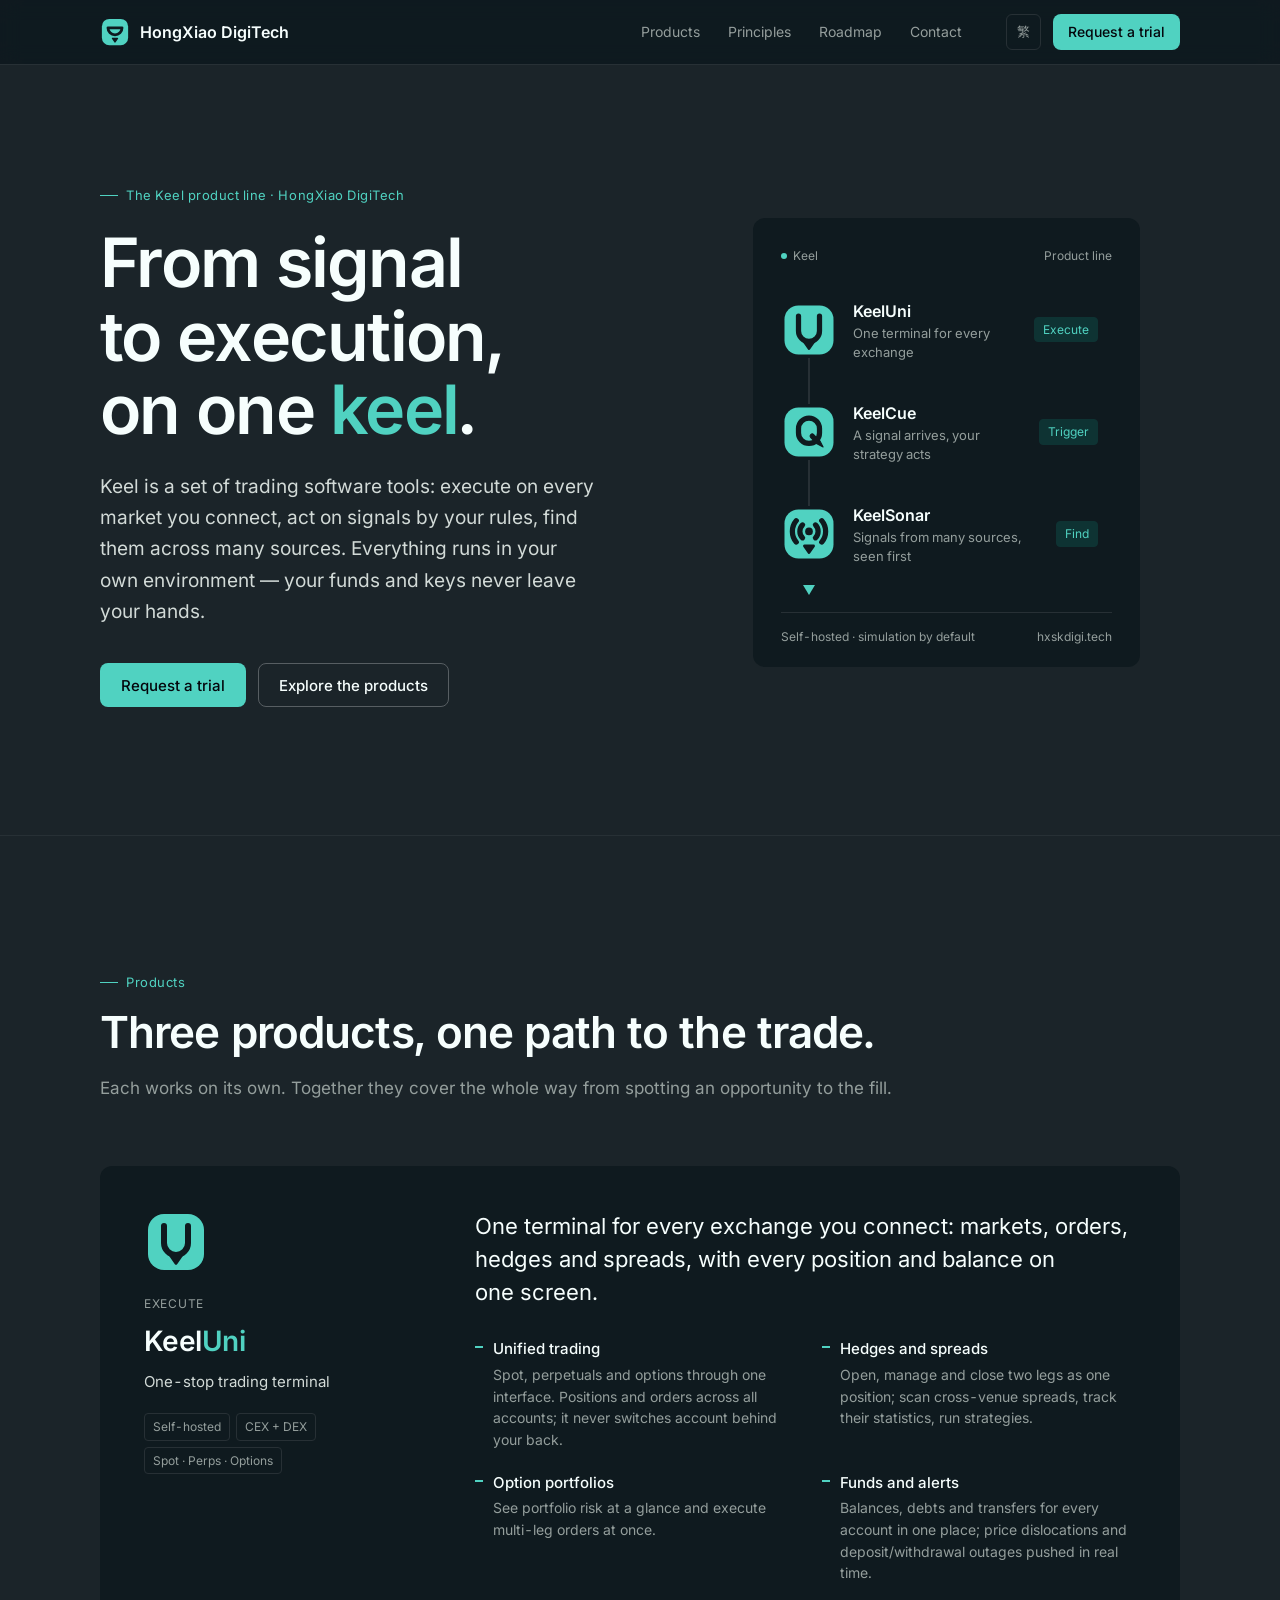
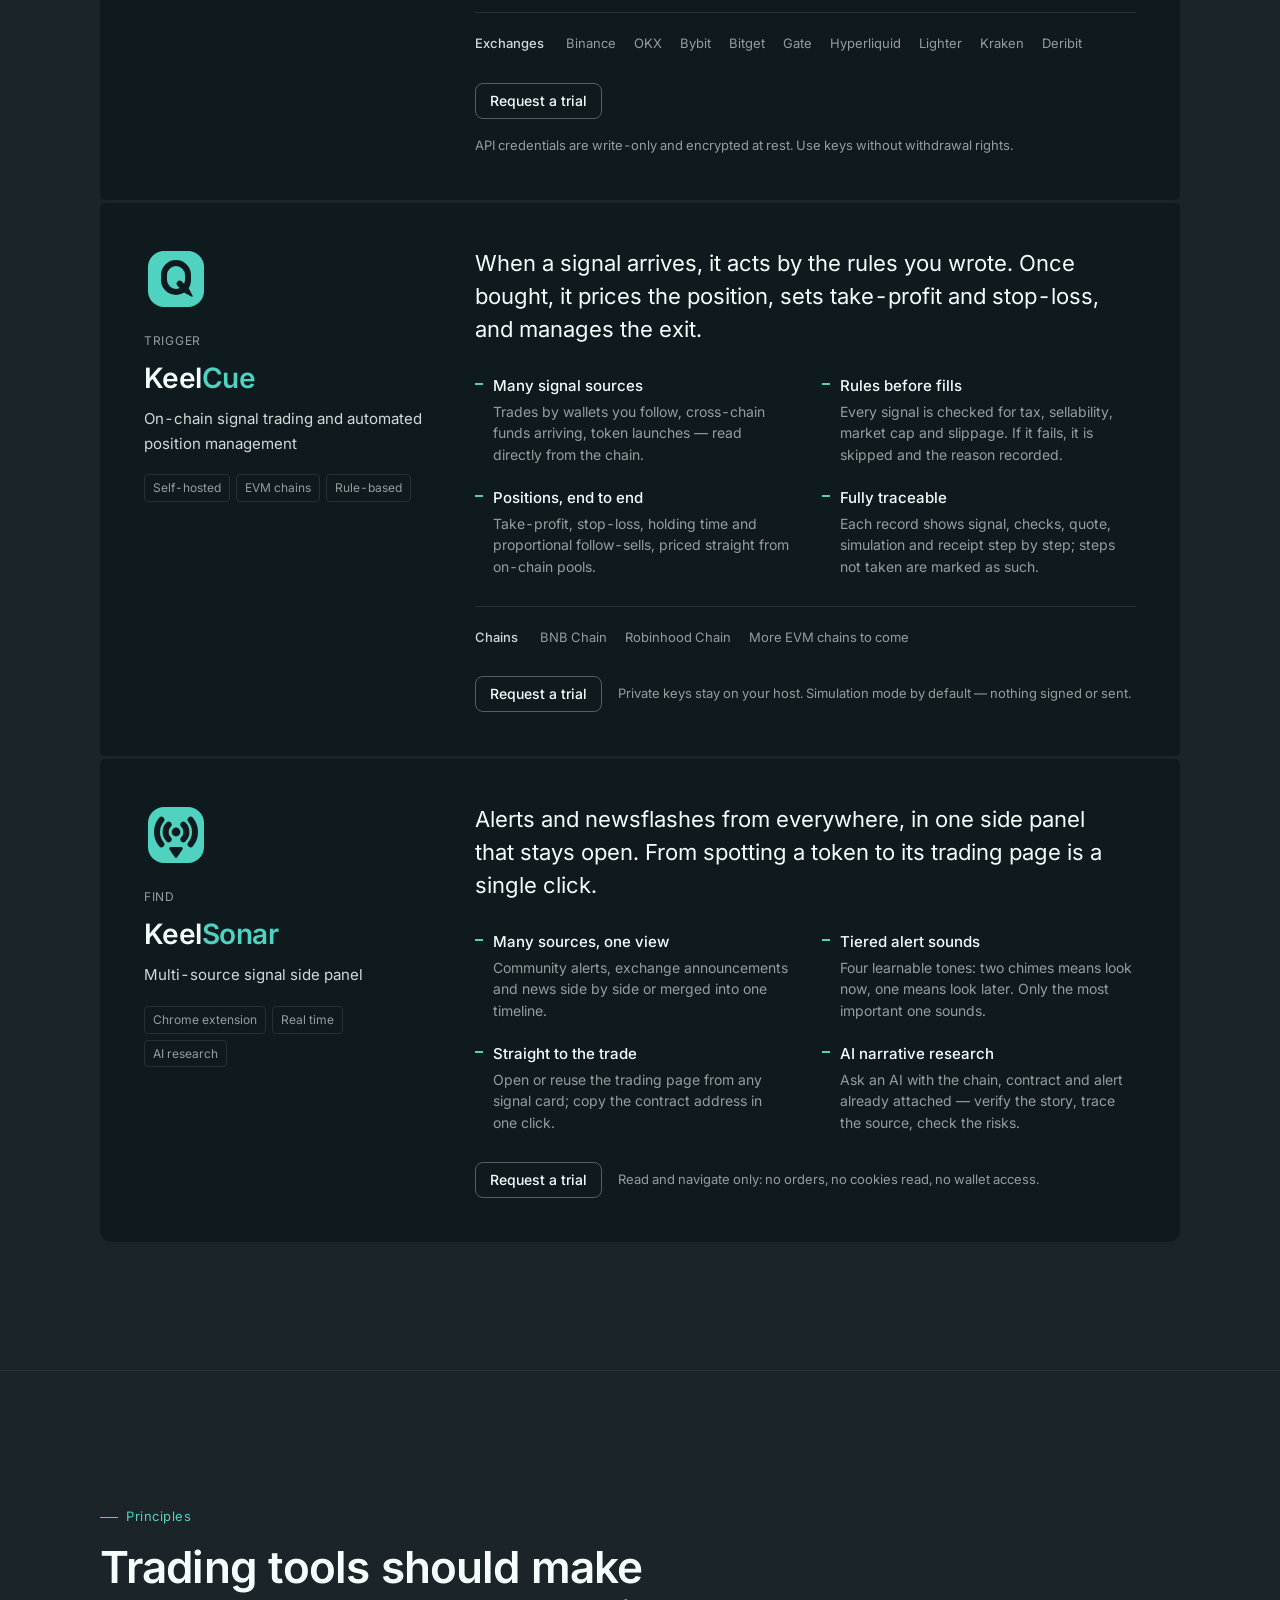
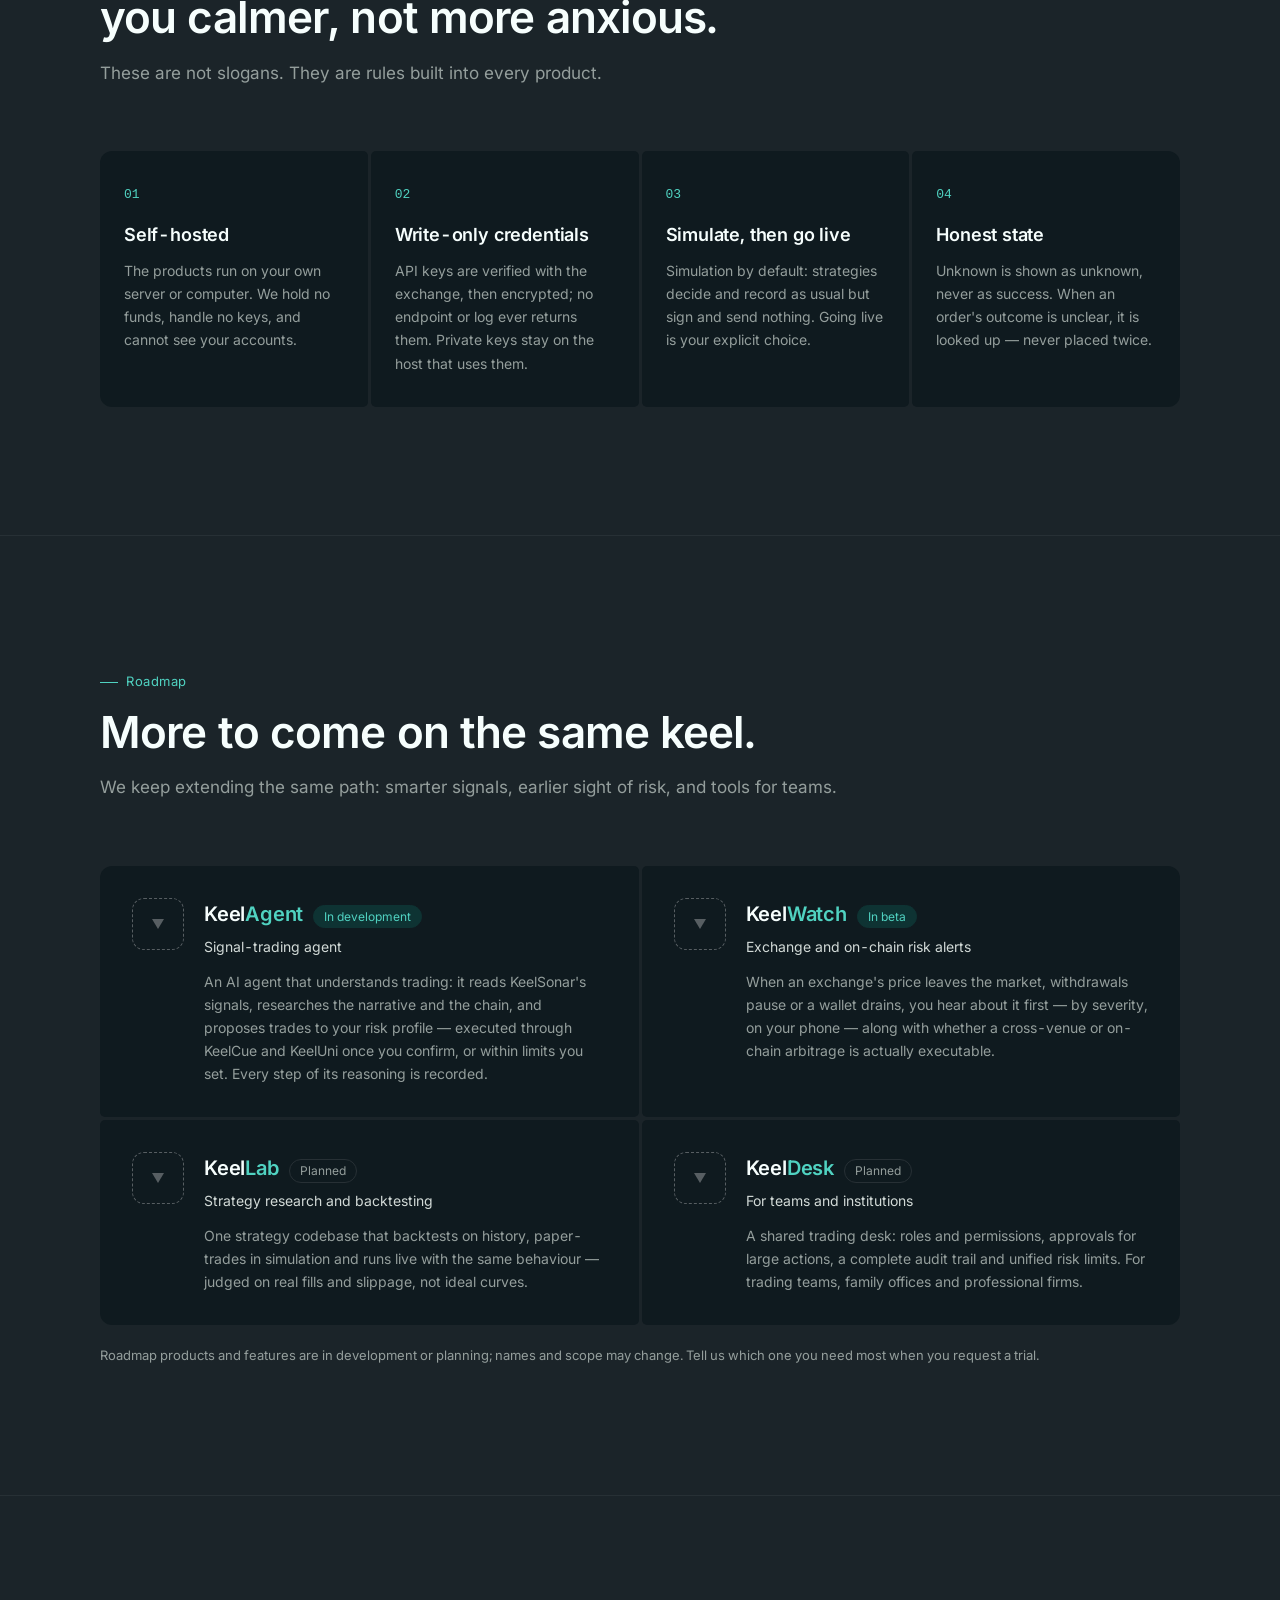
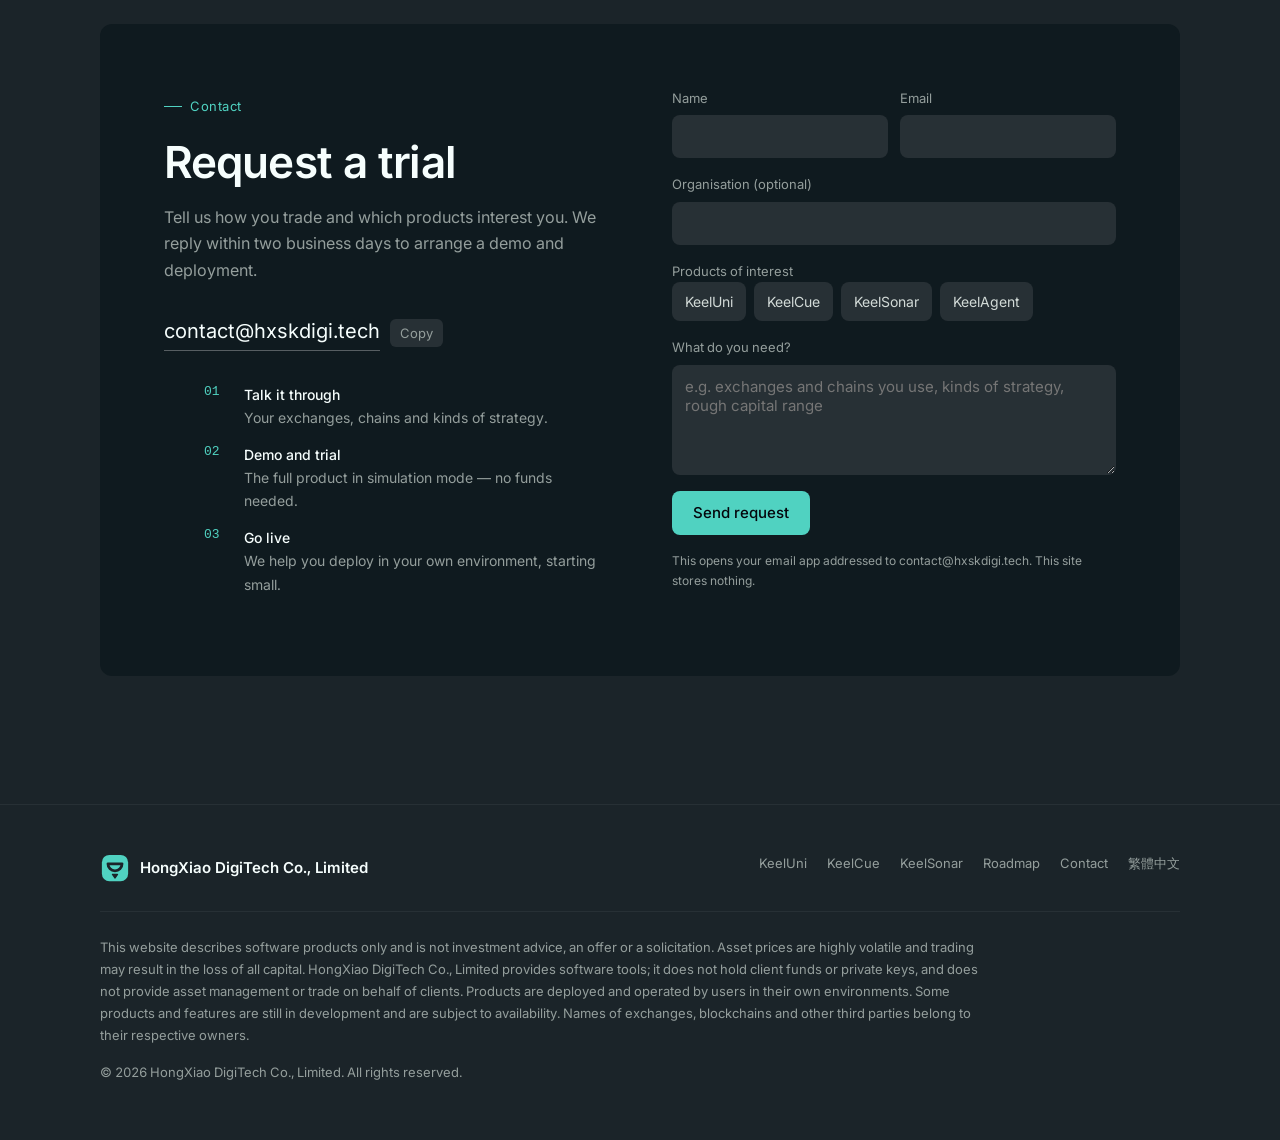
==== commit 7b1410bf: "One language per page: no Chinese company name on the English pages, no English one on the 繁體中文 page" ====
--- a/index.html
+++ b/index.html
@@ -28,7 +28,7 @@
   <div class="wrap">
     <a class="brand" href="/" aria-label="HongXiao DigiTech home">
       <img src="/logo/keel.svg" alt="" width="30" height="30">
-      <span class="brand-name">HongXiao DigiTech<small>鴻驍數科</small></span>
+      <span class="brand-name">HongXiao DigiTech</span>
     </a>
     <nav class="nav" aria-label="Main">
       <a href="#products">Products</a>
@@ -293,7 +293,7 @@
     <div class="top">
       <a class="brand" href="/">
         <img src="/logo/keel.svg" alt="" width="30" height="30">
-        <span class="brand-name">HongXiao DigiTech Co., Limited<small>鴻驍數科有限公司</small></span>
+        <span class="brand-name">HongXiao DigiTech Co., Limited</span>
       </a>
       <nav aria-label="Footer">
         <a href="#keeluni">KeelUni</a>
--- a/assets/site.css
+++ b/assets/site.css
@@ -245,7 +245,9 @@
   .principle, .principle:first-child, .principle:last-child { border-radius: 5px; }
   .contact { grid-template-columns: 1fr; }
   .nav { display: none; }
-  .menu-btn { display: inline-grid; place-items: center; margin-left: auto; }
+  .menu-btn { display: inline-grid; place-items: center; }
+  .header-actions { margin-left: auto; }
+  .site-header .wrap { gap: 12px; }
   .site-header.open .nav {
     display: flex; flex-direction: column; position: absolute; top: 64px; left: 0; right: 0;
     background: var(--surface); border-bottom: 1px solid var(--border); padding: 8px var(--gutter) 16px;
